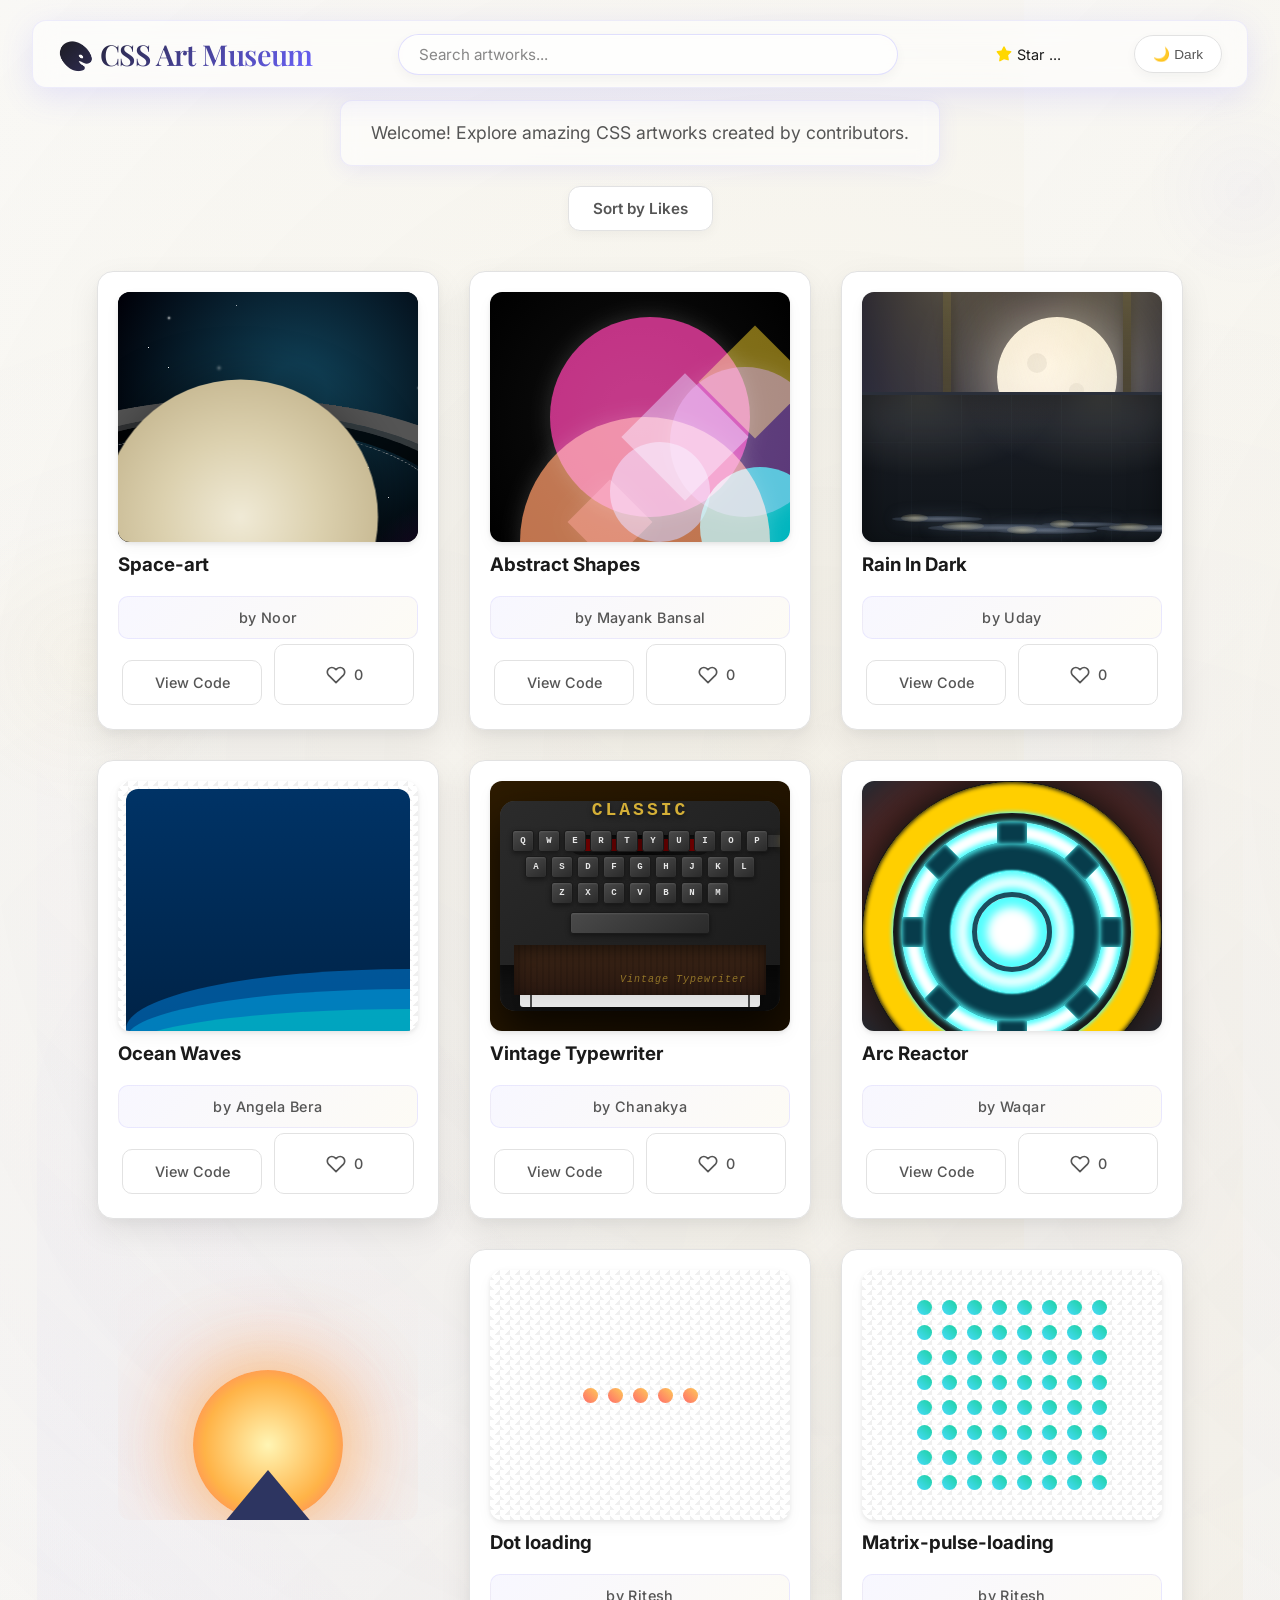
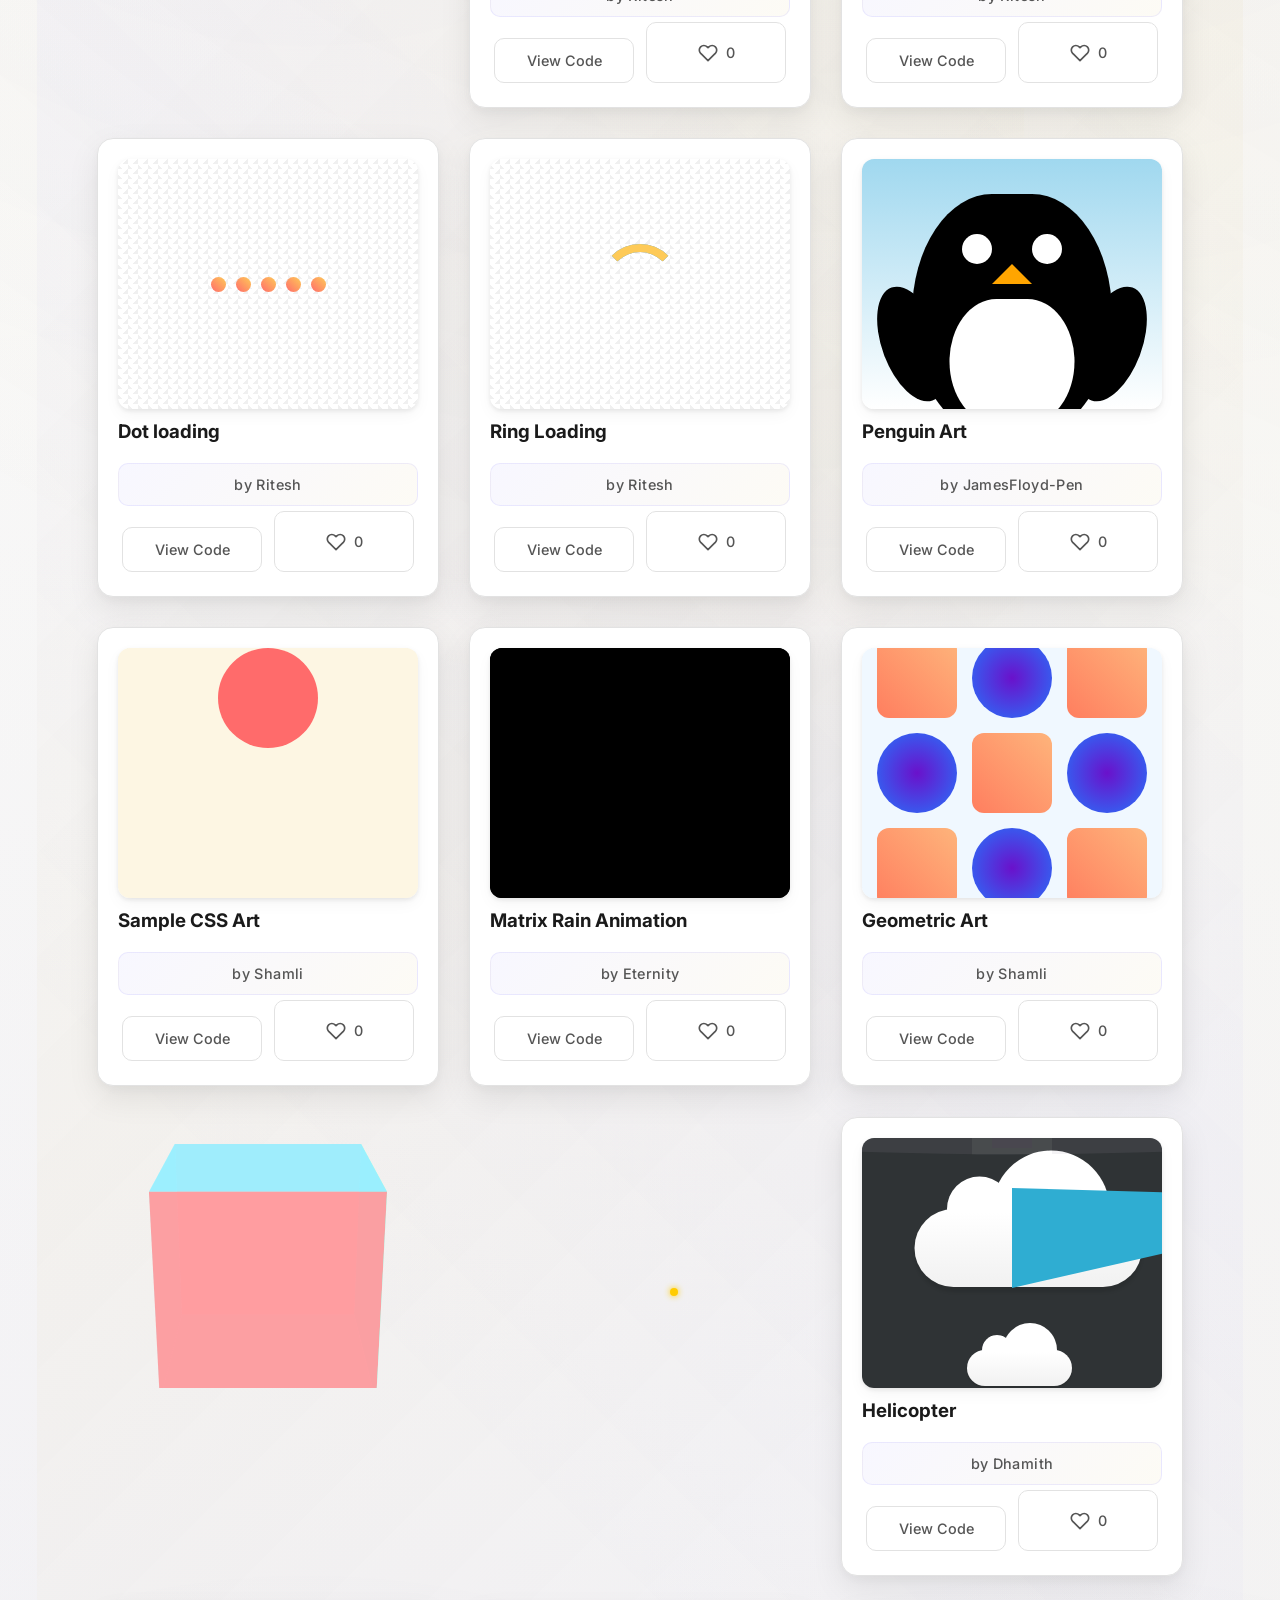
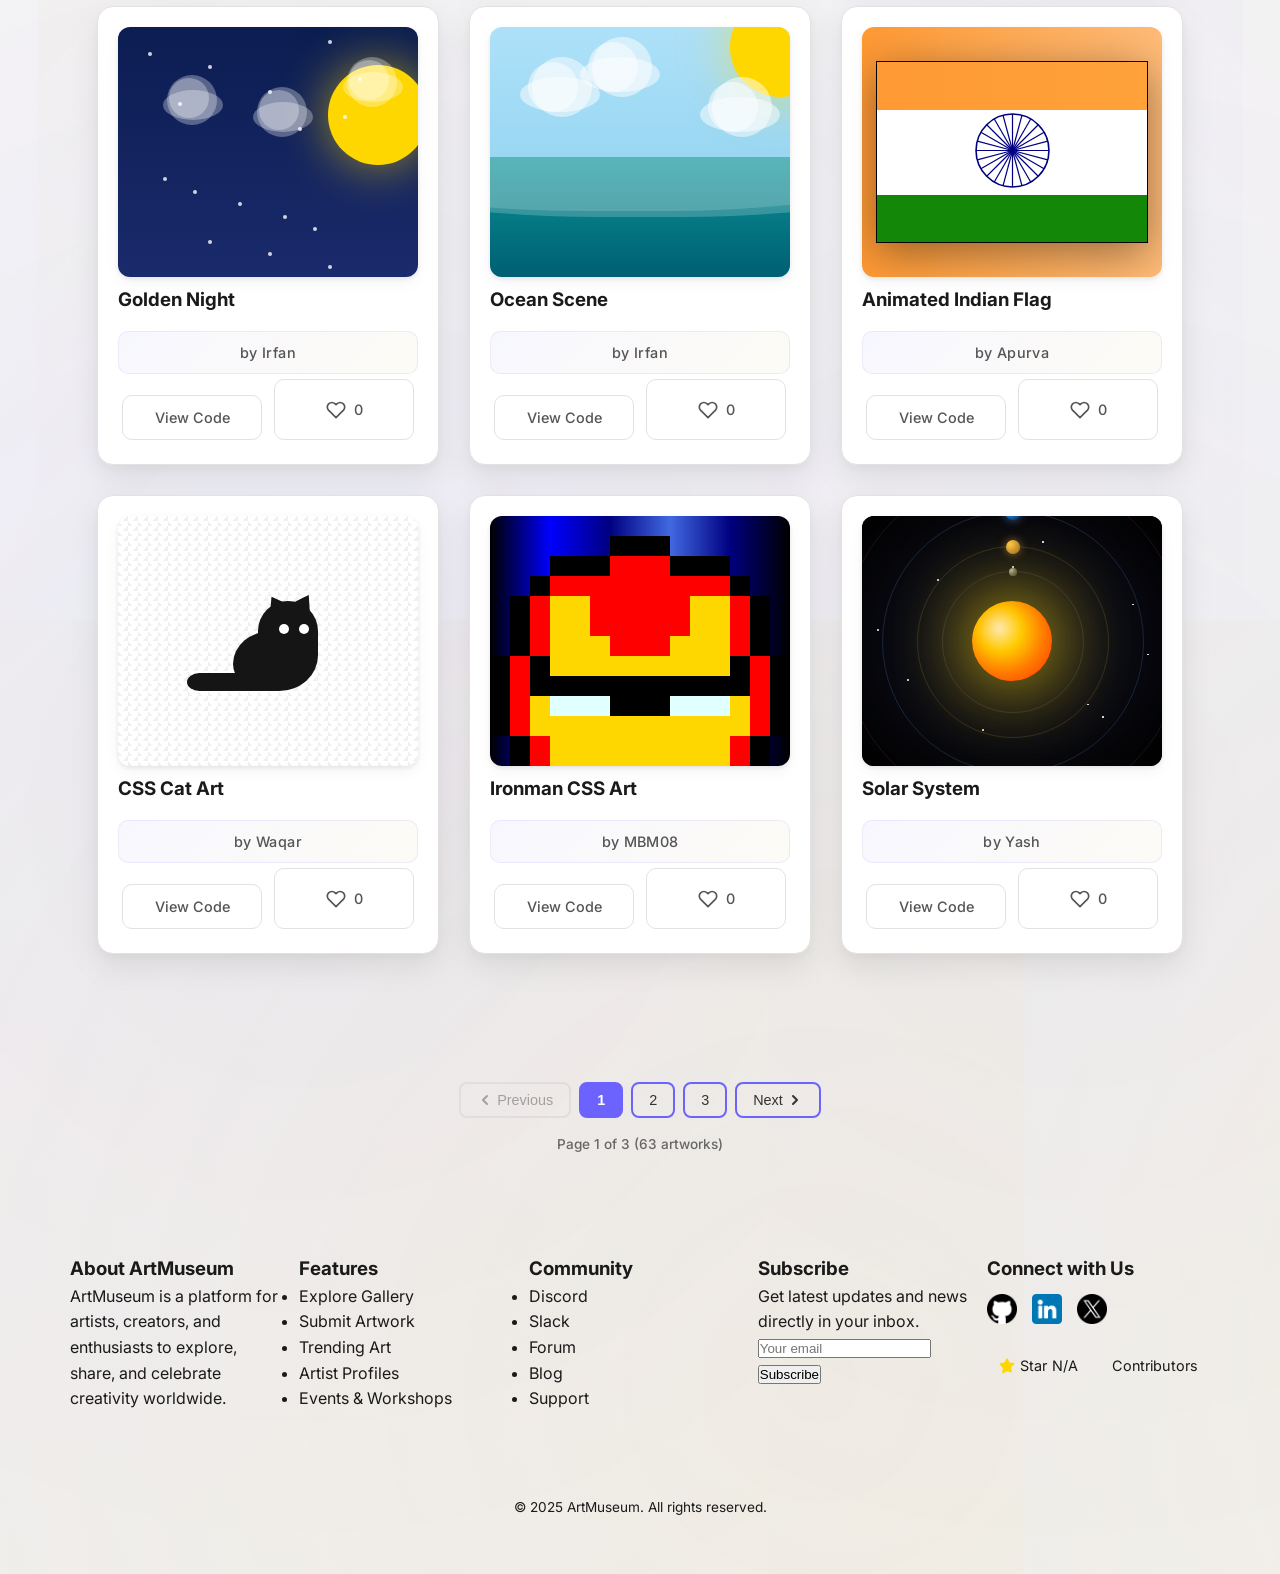
==== index.html @ cc98db68 "🌟 Added enhanced footer with social links, contributors, newsletter, community & sticky design (#157" ====
<!DOCTYPE html>
<html lang="en">
  <head>
    <meta charset="UTF-8" />
    <title>CSS Art Museum</title>
    <link rel="icon" type="image/png" href="./assets/logo.png" />
    <link rel="stylesheet" href="style.css" />
    <link rel="icon" type="image/png" href="/assets/Untitled design.png" />
  </head>
  <body>
    <header>
      <nav>
        <h1 class="logo">🎨 CSS Art Museum</h1>
        <input type="text" id="search-bar" placeholder="Search artworks..." />
        <a
          href="https://github.com/Shamli-Singh-Yadav/css-art-museum"
          target="_blank"
          rel="noopener noreferrer"
          class="footer-button star-button"
        >
          <svg
            class="star-icon"
            viewBox="0 0 16 16"
            version="1.1"
            width="16"
            height="16"
            aria-hidden="true"
          >
            <path
              fill-rule="evenodd"
              d="M8 .25a.75.75 0 01.673.418l1.882 3.815 4.21.612a.75.75 0 01.416 1.279l-3.046 2.97.719 4.192a.75.75 0 01-1.088.791L8 13.347l-3.766 1.98a.75.75 0 01-1.088-.79l.72-4.192L.818 6.374a.75.75 0 01.416-1.28l4.21-.611L7.327.668A.75.75 0 018 .25z"
            ></path>
          </svg>
          Star
          <span class="star-count-nav" id="star-count-nav">...</span>
        </a>
        <button class="theme-toggle" id="themeToggle">🌙 Dark</button>
      </nav>
      <p>Welcome! Explore amazing CSS artworks created by contributors.</p>
      <button id="sort-by-likes-btn">Sort by Likes</button>
    </header>
    
    <main class="gallery" id="gallery-container"></main>

<footer>
  <div class="footer-container">

    <!-- About Section -->
    <div class="footer-section">
      <h3>About ArtMuseum</h3>
      <p>ArtMuseum is a platform for artists, creators, and enthusiasts to explore, share, and celebrate creativity worldwide.</p>
    </div>

    <!-- Features / Quick Links -->
    <div class="footer-section">
      <h3>Features</h3>
      <ul>
        <li><a href="#">Explore Gallery</a></li>
        <li><a href="#">Submit Artwork</a></li>
        <li><a href="#">Trending Art</a></li>
        <li><a href="#">Artist Profiles</a></li>
        <li><a href="#">Events & Workshops</a></li>
      </ul>
    </div>

    <!-- Community -->
    <div class="footer-section">
      <h3>Community</h3>
      <ul>
        <li><a href="#">Discord</a></li>
        <li><a href="#">Slack</a></li>
        <li><a href="#">Forum</a></li>
        <li><a href="#">Blog</a></li>
        <li><a href="#">Support</a></li>
      </ul>
    </div>

    <!-- Newsletter -->
    <div class="footer-section footer-newsletter">
      <h3>Subscribe</h3>
      <p>Get latest updates and news directly in your inbox.</p>
      <form>
        <input type="email" placeholder="Your email" />
        <button type="submit">Subscribe</button>
      </form>
    </div>

    <!-- Social Media + Contributors -->
    <div class="footer-section">
      <h3>Connect with Us</h3>
      <div class="footer-social">
        <a href="https://github.com/Shamli-Singh-Yadav" title="GitHub"><img src="./assets/github-logo.png" alt="GitHub Logo" class="footer-social-logo"></a>
        <a href="#" title="LinkedIn"><img src="./assets/linkedin-logo.png" alt="Linkedin logo" class="footer-social-logo"></a>
        <a href="#" title="Twitter"><img src="./assets/twitter.png" alt="Twitter logo" class="footer-social-logo"></a>
      </div>

      <!-- Contributors & Stars -->
      <div class="footer-extra-buttons">
        <a href="https://github.com/Shamli-Singh-Yadav/css-art-museum" target="_blank" class="footer-button star-button">
          <svg class="star-icon" viewBox="0 0 16 16" width="16" height="16">
            <path fill-rule="evenodd" d="M8 .25a.75.75 0 01.673.418l1.882 3.815 4.21.612a.75.75 0 01.416 1.279l-3.046 2.97.719 4.192a.75.75 0 01-1.088.791L8 13.347l-3.766 1.98a.75.75 0 01-1.088-.79l.72-4.192L.818 6.374a.75.75 0 01.416-1.28l4.21-.611L7.327.668A.75.75 0 018 .25z"></path>
          </svg>
          Star <span class="star-count" id="star-count">...</span>
        </a>
        <a href="https://github.com/Shamli-Singh-Yadav/css-art-museum/graphs/contributors" target="_blank" class="footer-button">Contributors</a>
      </div>
    </div>

  </div>

  <!-- Copyright -->
  <div class="footer-bottom">
    &copy; 2025 ArtMuseum. All rights reserved.
  </div>
</footer>


    <button id="scrollToTop" class="scroll-to-top" aria-label="Scroll to top">
      <svg
        width="24"
        height="24"
        viewBox="0 0 24 24"
        fill="none"
        xmlns="http://www.w3.org/2000/svg"
      >
        <path d="M12 4L4 12H8V20H16V12H20L12 4Z" fill="currentColor" />
      </svg>
      <svg
        width="24"
        height="24"
        viewBox="0 0 24 24"
        fill="none"
        xmlns="http://www.w3.org/2000/svg"
      >
        <path d="M12 4L4 12H8V20H16V12H20L12 4Z" fill="currentColor" />
      </svg>
    </button>

    <script src="./js/api-service.js"></script>
    <script src="./js/pagination.js"></script>
    <script src="./js/likes.js"></script>
    <script src="./js/script.js"></script>
  </body>
</html>
---- style.css ----
/* Import elegant fonts */
@import url('https://fonts.googleapis.com/css2?family=Playfair+Display:wght@400;500;600;700&family=Inter:wght@300;400;500;600&display=swap');

/* Basic Reset */
* {
  margin: 0;
  padding: 0;
  box-sizing: border-box;
}

/* Smooth Scrolling */
html {
  scroll-behavior: smooth;
}
body {
  display: flex;
  flex-direction: column;
  min-height: 100vh;
  margin: 0;
}

main {
  flex: 1;
}


/* Elegant Art Museum Color Variables */
:root {
  --primary-bg: #fafafa;
  --secondary-bg: #ffffff;
  --accent-bg: #f8f8f8;
  --primary-text: #1a1a1a;
  --secondary-text: #4a4a4a;
  --muted-text: #757575;
  --border-color: #e8e8e8;
  --shadow-light: rgba(0, 0, 0, 0.04);
  --shadow-medium: rgba(0, 0, 0, 0.08);
  --shadow-strong: rgba(0, 0, 0, 0.12);
  --accent-color: #6c63ff;
  --accent-subtle: #f0efff;
  --gold-accent: #d4af37;
  --museum-warm: #f5f4f0;
  --button-bg: #f6f8fa;
  --button-border: rgba(27, 31, 36, 0.15);
  --button-hover-bg: #f3f4f6;
  --count-bg: rgba(209, 213, 219, 0.5);
  --button-bg: #f6f8fa;
  --button-border: rgba(27, 31, 36, 0.15);
  --button-hover-bg: #f3f4f6;
  --count-bg: rgba(209, 213, 219, 0.5);
}

/* Body Styling - Museum-inspired with Visual Appeal */
body {
  font-family: 'Inter', -apple-system, BlinkMacSystemFont, sans-serif;
  background:
    radial-gradient(circle at 20% 80%, rgba(108, 99, 255, 0.05) 0%, transparent 50%),
    radial-gradient(circle at 80% 20%, rgba(212, 175, 55, 0.08) 0%, transparent 50%),
    radial-gradient(circle at 40% 40%, rgba(108, 99, 255, 0.03) 0%, transparent 50%),
    linear-gradient(135deg, var(--primary-bg) 0%, var(--museum-warm) 100%);
  background-size: 100% 100%, 80% 80%, 60% 60%, 100% 100%;
  background-attachment: scroll; /* Changed from 'fixed' to 'scroll' for better scroll performance */
  color: var(--primary-text);
  line-height: 1.6;
  padding: 100px 20px 40px; /* Added top padding to prevent content from hiding behind fixed nav */
  min-height: 100vh;
  transition: all 0.3s ease;
  position: relative;
  overflow-x: hidden;
}

/* Subtle floating elements for visual interest */
body::before {
  content: '';
  position: fixed;
  top: 10%;
  right: -5%;
  width: 200px;
  height: 200px;
  background: radial-gradient(circle, rgba(108, 99, 255, 0.03) 0%, transparent 70%);
  border-radius: 50%;
  animation: float 20s ease-in-out infinite;
  z-index: -1;
}

body::after {
  content: '';
  position: fixed;
  bottom: 10%;
  left: -5%;
  width: 300px;
  height: 300px;
  background: radial-gradient(circle, rgba(212, 175, 55, 0.04) 0%, transparent 70%);
  border-radius: 50%;
  animation: float 25s ease-in-out infinite reverse;
  z-index: -1;
}

@keyframes float {

  0%,
  100% {
    transform: translate(0, 0) rotate(0deg);
  }

  33% {
    transform: translate(30px, -30px) rotate(120deg);
  }

  66% {
    transform: translate(-20px, 20px) rotate(240deg);
  }
}

/* === MODIFIED HEADER AND NEW NAVBAR STYLING START === */

/* Main Header container */
header {
  text-align: center;
  margin-bottom: 40px; /* Reduced margin */
  margin-bottom: 40px; /* Reduced margin */
  position: relative;
  width: 100%;
}

/* Floating Fixed Navbar */
header nav {
  display: flex;
  justify-content: space-between;
  align-items: center;
  padding: 10px 25px;
  position: fixed;
  top: 20px;
  left: 50%;
  transform: translateX(-50%);
  width: 95%;
  max-width: 1400px;
  z-index: 100;
  
  background: rgba(255, 255, 255, 0.5);
  backdrop-filter: blur(12px);
  -webkit-backdrop-filter: blur(12px); /* For Safari */
  border-radius: 14px; /* Slightly smaller radius */
  border: 1px solid rgba(108, 99, 255, 0.1);
  box-shadow: 0 8px 32px 0 rgba(108, 99, 255, 0.15);
}


/* Modified h1 (Logo) styling for the navbar */
header h1.logo {
  font-family: 'Playfair Display', serif;
  font-weight: 600;
  font-size: clamp(1.4rem, 3vw, 1.8rem); /* Adjusted font size */
  background: linear-gradient(135deg, var(--primary-text) 0%, var(--accent-color) 100%);
  background-clip: text;
  -webkit-background-clip: text;
  -webkit-text-fill-color: transparent;
  margin: 0;
  letter-spacing: -0.02em;
  animation: titleShine 3s ease-in-out infinite;
  flex-shrink: 0;
}

@keyframes titleShine {

  0%,
  100% {
    filter: brightness(1);
  }

  50% {
    filter: brightness(1.1);
  }
}

header h1::before, header h1::after {
    content: none;
}

/* Welcome message below the navbar */
header p {
  color: var(--secondary-text);
  font-size: 1.1rem;
  font-weight: 400;
  max-width: 600px;
  margin: 0 auto; /* Centered without top margin */
  line-height: 1.8;
  background: rgba(255, 255, 255, 0.5);
  backdrop-filter: blur(10px);
  padding: 16px 24px;
  border-radius: 12px;
  border: 1px solid rgba(108, 99, 255, 0.1);
  box-shadow: 0 4px 20px rgba(108, 99, 255, 0.1);
  animation: fadeInUp 1s ease-out 0.5s both;
}

/* Modified Search Bar for the navbar */
#search-bar {
  width: 100%;
  max-width: 500px;
  padding: 10px 20px; /* Reduced padding */
  font-size: 0.95rem;
  font-family: 'Inter', sans-serif;
  border: 1px solid rgba(108, 99, 255, 0.2);
  border-radius: 30px;
  background: rgba(255, 255, 255, 0.4);
  backdrop-filter: blur(10px);
  color: var(--primary-text);
  box-shadow:
    0 4px 12px var(--shadow-light),
    inset 0 1px 0 rgba(255, 255, 255, 0.6);
  transition: all 0.4s ease;
  outline: none;
  margin: 0 24px;
  text-align: left;
}

#search-bar::placeholder {
  color: var(--secondary-text);
  opacity: 0.7;
  text-align: left;
}

#search-bar:focus {
  border-color: var(--accent-color);
  box-shadow:
    0 6px 18px rgba(108, 99, 255, 0.2),
    inset 0 1px 0 rgba(255, 255, 255, 0.8);
  background: rgba(255, 255, 255, 0.6);
  transform: scale(1.02);
}

@keyframes fadeInUp {
  from {
    opacity: 0;
    transform: translateY(20px);
  }

  to {
    opacity: 1;
    transform: translateY(0);
  }
}

/* Modified Theme Toggle for the navbar */
.theme-toggle {
  position: static;
  background: var(--secondary-bg);
  border: 1px solid var(--border-color);
  border-radius: 30px;
  padding: 10px 18px;
  cursor: pointer;
  transition: all 0.4s cubic-bezier(0.25, 0.46, 0.45, 0.94);
  font-size: 0.85rem;
  font-weight: 500;
  color: var(--secondary-text);
  box-shadow:
    0 4px 12px var(--shadow-light),
    inset 0 1px 0 rgba(255, 255, 255, 0.5);
  backdrop-filter: blur(10px);
  animation: toggleFloat 4s ease-in-out infinite;
  flex-shrink: 0;
}

/* === MODIFIED HEADER AND NEW NAVBAR STYLING END === */

@keyframes toggleFloat {
  0%,
  100% {
    transform: translateY(0px);
  }

  50% {
    transform: translateY(-3px);
  }
}

.theme-toggle:hover {
  background: linear-gradient(135deg, var(--accent-subtle), rgba(212, 175, 55, 0.1));
  border-color: var(--accent-color);
  transform: translateY(-4px) scale(1.05);
  box-shadow:
    0 8px 20px var(--shadow-medium),
    0 4px 12px rgba(108, 99, 255, 0.2),
    inset 0 1px 0 rgba(255, 255, 255, 0.8);
  color: var(--accent-color);
}

.theme-toggle:active {
  transform: translateY(-2px) scale(1.02);
}


/* Sophisticated Gallery Layout with Visual Appeal */
.gallery {
  display: grid;
  grid-template-columns: repeat(auto-fill, minmax(320px, 1fr)); /* Reduced min-width */
  gap: 30px; /* Reduced gap */
  max-width: 1400px;
  margin: 0 auto 80px;
  padding: 0 20px;
  perspective: 1000px;
  position: relative;
}

.gallery::before {
  content: '';
  position: absolute;
  top: -40px;
  left: -40px;
  right: -40px;
  bottom: -40px;
  background:
    linear-gradient(45deg, transparent 30%, rgba(108, 99, 255, 0.03) 50%, transparent 70%),
    linear-gradient(-45deg, transparent 30%, rgba(212, 175, 55, 0.04) 50%, transparent 70%);
  border-radius: 24px;
  z-index: -1;
  animation: galleryGlow 15s ease-in-out infinite;
}

@keyframes galleryGlow {

  0%,
  100% {
    opacity: 0.5;
  }

  50% {
    opacity: 1;
  }
}

/* Museum-Quality Art Cards with Enhanced Visual Appeal */
.art-card {
  background: var(--secondary-bg);
  border-radius: 16px; /* Reduced radius */
  padding: 20px; /* Reduced padding */
  box-shadow:
    0 4px 12px var(--shadow-light),
    0 12px 32px var(--shadow-medium),
    inset 0 1px 0 rgba(255, 255, 255, 0.6);
  transition: all 0.5s cubic-bezier(0.25, 0.46, 0.45, 0.94);
  border: 1px solid var(--border-color);
  position: relative;
  overflow: hidden;
  transform-style: preserve-3d;
  animation: cardEntrance 0.8s ease-out both;
}

@keyframes cardEntrance {
  from {
    opacity: 0;
    transform: translateY(30px) rotateX(10deg);
  }

  to {
    opacity: 1;
    transform: translateY(0) rotateX(0deg);
  }
}

.art-card:nth-child(odd) {
  animation-delay: 0.1s;
}

.art-card:nth-child(even) {
  animation-delay: 0.2s;
}

.art-card::before {
  content: '';
  position: absolute;
  top: 0;
  left: 0;
  right: 0;
  height: 5px;
  background: linear-gradient(90deg, var(--accent-color), var(--gold-accent), var(--accent-color));
  opacity: 0;
  transition: all 0.4s ease;
  border-radius: 20px 20px 0 0;
}

.art-card::after {
  content: '';
  position: absolute;
  top: 50%;
  left: 50%;
  width: 0;
  height: 0;
  background: radial-gradient(circle, rgba(108, 99, 255, 0.1) 0%, transparent 70%);
  transform: translate(-50%, -50%);
  transition: all 0.5s ease;
  border-radius: 50%;
  z-index: -1;
}

.art-card:hover::before {
  opacity: 1;
  box-shadow: 0 0 20px rgba(108, 99, 255, 0.4);
}

.art-card:hover::after {
  width: 300px;
  height: 300px;
}

.art-card:hover {
  transform: translateY(-12px) rotateX(2deg) rotateY(2deg);
  box-shadow:
    0 8px 25px var(--shadow-medium),
    0 20px 60px var(--shadow-strong),
    0 0 0 1px rgba(108, 99, 255, 0.2),
    inset 0 1px 0 rgba(255, 255, 255, 0.8);
  border-color: var(--accent-color);
  filter: brightness(1.02);
}

.art-card iframe {
  width: 100%;
  height: 250px; /* Reduced height */
  border: none;
  border-radius: 12px; /* Reduced radius */
  scrollbar-width: none;
  box-shadow:
    0 6px 16px var(--shadow-light),
    0 2px 4px var(--shadow-medium);
  transition: all 0.4s ease;
  position: relative;
  background: linear-gradient(45deg, #f0f0f0 25%, transparent 25%),
    linear-gradient(-45deg, #f0f0f0 25%, transparent 25%);
  background-size: 10px 10px;
  background-position: 0 0, 0 5px;
  overflow: hidden;
  scrollbar-width: none;
}

.art-card iframe::-webkit-scrollbar {
  display: none;
}

.art-card:hover iframe {
  transform: scale(1.03) rotateX(-2deg);
  box-shadow:
    0 12px 30px var(--shadow-medium),
    0 4px 8px var(--shadow-light),
    0 0 0 2px rgba(108, 99, 255, 0.1);
  border-radius: 20px;
}

.art-card p {
  text-align: center;
  margin-top: 16px;
  font-weight: 500;
  font-size: 0.9rem;
  color: var(--secondary-text);
  line-height: 1.5;
  letter-spacing: 0.025em;
  padding: 10px 14px;
  background: linear-gradient(135deg, rgba(108, 99, 255, 0.05), rgba(212, 175, 55, 0.05));
  border-radius: 10px;
  border: 1px solid rgba(108, 99, 255, 0.1);
  position: relative;
  transition: all 0.3s ease;
}

.art-card:hover p {
  background: linear-gradient(135deg, rgba(108, 99, 255, 0.1), rgba(212, 175, 55, 0.08));
  border-color: rgba(108, 99, 255, 0.2);
  transform: translateY(-2px);
  box-shadow: 0 4px 12px rgba(108, 99, 255, 0.1);
}

/* === NEW FOOTER STYLES START === */
/* =================== Footer Styles =================== */
/* =================== Footer Styles =================== */

/* Root variables */
:root {
  --accent-bg: #f9f9fb;
  --accent-color: #6c63ff;
  --accent-subtle: #ececff;
  --gold-accent: #f1c40f;
  --secondary-text: #555;
  --muted-text: #777;
  --button-bg: #fff;
  --button-border: #ddd;
  --border-color: #e2e2e2;
  --hover-bg: rgba(108,99,255,0.08);
}

/* Dark theme */
.dark-theme {
  --accent-bg: #1c1c1c;
  --accent-color: #8b7fff;
  --accent-subtle: #2a2a2a;
  --gold-accent: #f4d03f;
  --secondary-text: #ccc;
  --muted-text: #888;
  --button-bg: #222;
  --button-border: #444;
  --border-color: #333;
  --hover-bg: rgba(139,127,255,0.15);
}

/* Footer Container */

/* Footer Links Styling */
.footer-section a {
  color: var(--footer-link); /* or choose a color like #fff, #ccc */
  text-decoration: none;     /* removes underline */
  transition: color 0.3s ease;
}
/* Star icon color */
.star-button .star-icon path {
  fill: gold; /* Makes the star golden */
}

.footer-section a:hover {
  color: var(--accent);      /* highlight on hover */
}

.footer-container {
  display: flex;
  flex-wrap: wrap;
  justify-content: space-between;
  padding: 40px;
  background-color: var(--footer-bg);
  color: var(--footer-text);
}

/* Footer Sections */
.footer-section {
  flex: 1 1 200px;
  margin: 10px;
}

/* Footer Social Logos */
.footer-social {
  display: flex;
  gap: 15px;
  margin-top: 10px;
}

.footer-social-logo {
  width: 30px;    /* small GitHub logo */
  height: 30px;
  object-fit: contain;
}

/* Footer Buttons (Star / Contributors) */
.footer-extra-buttons {
  display: flex;
  gap: 10px;
  margin-top: 15px;
}

.footer-button {
  display: flex;
  align-items: center;
  gap: 5px;
  padding: 8px 12px;
  background-color: transparent;
  border: 1px solid var(--accent);
  border-radius: 6px;
  text-decoration: none;
  color: var(--accent);
  font-size: 0.9rem;
  transition: 0.3s ease;
}

.footer-button:hover {
  background-color: var(--accent);
  color: #fff;
}

.star-icon {
  width: 16px;
  height: 16px;
}

/* Footer Bottom */
.footer-bottom {
  text-align: center;
  padding: 15px;
  background-color: var(--footer-bottom-bg);
  font-size: 0.85rem;
  margin-top: 20px;
}

/* === NEW FOOTER STYLES END === */


/* Dark Theme - Sophisticated Museum Night Mode */
.dark-theme {
  --primary-bg: #0f0f0f;
  --secondary-bg: #1a1a1a;
  --accent-bg: #161616;
  --primary-text: #f0f0f0;
  --secondary-text: #c0c0c0;
  --muted-text: #888888;
  --border-color: #2a2a2a;
  --shadow-light: rgba(0, 0, 0, 0.3);
  --shadow-medium: rgba(0, 0, 0, 0.4);
  --shadow-strong: rgba(0, 0, 0, 0.5);
  --accent-color: #8b7fff;
  --accent-subtle: #1a1825;
  --gold-accent: #f4d03f;
  --museum-warm: #1c1915;
  --button-bg: #21262d;
  --button-border: #30363d;
  --button-hover-bg: #30363d;
  --count-bg: rgba(72, 83, 99, 0.5);
  --logo-filter: invert(1); /* Invert logo for dark mode */
}

.dark-theme body {
  background: linear-gradient(135deg, var(--primary-bg) 0%, var(--museum-warm) 100%);
}

/* Dark theme styles for new navbar */
.dark-theme header nav {
  background: rgba(30, 30, 30, 0.5);
  border: 1px solid rgba(139, 127, 255, 0.2);
  box-shadow: 0 8px 32px 0 rgba(0, 0, 0, 0.3);
}

.dark-theme .art-card {
  background: var(--secondary-bg);
  border-color: var(--border-color);
}

.dark-theme .art-card:hover {
  border-color: var(--accent-color);
}

.dark-theme footer {
  background: var(--accent-bg);
  border-color: var(--border-color);
}

/* Responsive Design */
@media (max-width: 768px) {
  body {
    padding: 100px 15px 20px;
  }

  header {
    margin-bottom: 40px;
  }
  
  header nav {
    flex-direction: column;
    gap: 16px;
    top: 15px;
    padding: 16px;
    width: calc(100% - 30px);
  }
  
  #search-bar {
      margin: 0;
  }

  header h1.logo {
    font-size: 1.8rem;
  }

  .gallery {
    grid-template-columns: 1fr;
    gap: 30px;
    padding: 0 10px;
  }

  .art-card {
    padding: 20px;
  }

  .art-card iframe {
    height: 240px;
  }

  .theme-toggle {
    padding: 8px 14px;
    font-size: 0.8rem;
  }

  /* Footer responsive styles */
  .footer-top {
    flex-direction: column;
  }
}


/* High contrast mode support */
@media (prefers-contrast: high) {
  :root {
    --border-color: #333333;
    --shadow-light: rgba(0, 0, 0, 0.2);
  }

  .dark-theme {
    --border-color: #666666;
  }
}

/* Reduced motion support */
@media (prefers-reduced-motion: reduce) {
  * {
    animation-duration: 0.01ms !important;
    animation-iteration-count: 1 !important;
    transition-duration: 0.01ms !important;
  }
}

.art-card iframe {
  pointer-events: none;
}

/* MODIFIED: View Code Button Styling */
.view-code {
  display: block;
  width: 100%;
  margin-top: 16px;
  text-decoration: none;
  text-align: center;
  transition: all 0.3s ease-out;
  cursor: pointer;
  padding: 10px 16px;
  border-radius: 10px;
  border: 1px solid rgba(108, 99, 255, 0.2);
  background: transparent;
  color: var(--accent-color);
  font-weight: 500;
  font-size: 0.9rem;
}

.view-code button {
  background: none;
  border: none;
  padding: 0;
  margin: 0;
  font: inherit;
  color: inherit;
  cursor: pointer;
}

.view-code:hover {
  background: var(--accent-subtle);
  border-color: var(--accent-color);
  transform: translateY(-2px);
  box-shadow: 0 4px 15px rgba(108, 99, 255, 0.1);
  color: var(--accent-color);
}

.dark-theme .view-code {
  border-color: rgba(139, 127, 255, 0.3);
}

.dark-theme .view-code:hover {
  background: var(--accent-subtle);
  border-color: var(--accent-color);
}

/* Scroll to Top Button */
.scroll-to-top {
  position: fixed;
  bottom: 30px;
  right: 30px;
  width: 50px;
  height: 50px;
  background: var(--secondary-bg);
  border: 1px solid var(--border-color);
  border-radius: 50%;
  cursor: pointer;
  display: flex;
  align-items: center;
  justify-content: center;
  box-shadow: 
    0 4px 12px var(--shadow-light),
    0 8px 24px var(--shadow-medium),
    inset 0 1px 0 rgba(255, 255, 255, 0.6);
  transition: all 0.4s cubic-bezier(0.25, 0.46, 0.45, 0.94);
  opacity: 0;
  visibility: hidden;
  transform: translateY(20px) scale(0.8);
  z-index: 1000;
  backdrop-filter: blur(10px);
  color: var(--secondary-text);
}

.scroll-to-top.visible {
  opacity: 1;
  visibility: visible;
  transform: translateY(0) scale(1);
}

.scroll-to-top:hover {
  background: linear-gradient(135deg, var(--accent-subtle), rgba(212, 175, 55, 0.1));
  border-color: var(--accent-color);
  transform: translateY(-4px) scale(1.1);
  box-shadow: 
    0 8px 20px var(--shadow-medium),
    0 12px 32px var(--shadow-strong),
    0 0 0 1px rgba(108, 99, 255, 0.2),
    inset 0 1px 0 rgba(255, 255, 255, 0.8);
  color: var(--accent-color);
}

.scroll-to-top:active {
  transform: translateY(-2px) scale(1.05);
}

.scroll-to-top svg {
  transition: all 0.3s ease;
}

.scroll-to-top:hover svg {
  transform: translateY(-2px);
}

/* Dark theme support for scroll to top button */
.dark-theme .scroll-to-top {
  background: var(--secondary-bg);
  border-color: var(--border-color);
  color: var(--secondary-text);
}

.dark-theme .scroll-to-top:hover {
  background: linear-gradient(135deg, var(--accent-subtle), rgba(212, 175, 55, 0.1));
  border-color: var(--accent-color);
  color: var(--accent-color);
}

/* Responsive adjustments for scroll to top button */
@media (max-width: 768px) {
  .scroll-to-top {
    bottom: 20px;
    right: 20px;
    width: 45px;
    height: 45px;
  }
}

@media (max-width: 480px) {
  .scroll-to-top {
    bottom: 15px;
    right: 15px;
    width: 40px;
    height: 40px;
  }
}

.dark-theme .view-code:hover {
  box-shadow: 0 8px 25px rgba(139, 127, 255, 0.2);
}




.card-actions {
  display: grid;
  grid-template-columns: 1fr 1fr;
  gap: 12px;
  margin-top: 5px;
  padding: 0 4px 4px;
}

.view-code {
  display: flex;
  justify-content: center;
  align-items: center;
  padding: 10px;
  border-radius: 10px;
  border: 1px solid var(--border-color);
  background: transparent;
  color: var(--secondary-text);
  font-weight: 500;
  font-size: 0.9rem;
  text-decoration: none;
  transition: all 0.2s ease-in-out;
}

.view-code button {
  background: none;
  border: none;
  font: inherit;
  color: inherit;
  cursor: pointer;
}

.like-container {
  display: flex;
  justify-content: center;
  align-items: center;
  gap: 8px;
  border-radius: 10px;
  border: 1px solid var(--border-color);
  background: transparent;
  color: var(--secondary-text);
  cursor: pointer;
  transition: all 0.2s ease-in-out;
}

/* Unified hover effects for both buttons */
.view-code:hover,
.like-container:hover {
  background-color: var(--accent-subtle);
  border-color: var(--accent-color);
  color: var(--accent-color);
  transform: translateY(-2px);
  box-shadow: 0 4px 15px rgba(108, 99, 255, 0.1);
}

/* Dark theme adjustments */
.dark-theme .view-code,
.dark-theme .like-container {
  border-color: var(--button-border);
  color: var(--secondary-text);
}

.dark-theme .view-code:hover,
.dark-theme .like-container:hover {
  background-color: var(--accent-subtle);
  border-color: var(--accent-color);
  color: var(--accent-color);
  box-shadow: 0 4px 15px rgba(139, 127, 255, 0.2);
}

/* Icon styling to inherit color and handle the 'liked' state */
.heart-icon {
  width: 20px;
  height: 20px;
  stroke: currentColor; /* Icon color will now match the text color */
  fill: none;
  transition: fill 0.2s, stroke 0.2s;
}

.heart-icon.liked {
  fill: #ff4d4d;
  stroke: #ff4d4d;
}

/* This prevents the icon from changing color on hover if it's already liked */
.like-container:hover .heart-icon.liked {
  color: #ff4d4d;
}

.like-count {
  font-weight: 500;
  font-size: 0.9rem;
}
/* === Sort by Likes Button Styling === */
#sort-by-likes-btn {
  /* Positioning and Layout */
  display: inline-block;
  margin: 20px auto 0; /* Adds space below the welcome message */
  
  /* Appearance */
  background: var(--secondary-bg);
  border: 1px solid var(--border-color);
  border-radius: 12px;
  padding: 12px 24px;
  color: var(--secondary-text);
  font-family: 'Inter', sans-serif;
  font-size: 0.95rem;
  font-weight: 600;
  cursor: pointer;
  
  /* Effects & Transitions */
  box-shadow: 0 4px 12px var(--shadow-light), inset 0 1px 0 rgba(255, 255, 255, 0.6);
  transition: all 0.3s cubic-bezier(0.25, 0.46, 0.45, 0.94);
}

#sort-by-likes-btn:hover {
  background: linear-gradient(135deg, var(--accent-subtle), rgba(212, 175, 55, 0.08));
  border-color: var(--accent-color);
  color: var(--accent-color);
  transform: translateY(-3px) scale(1.05);
  box-shadow: 0 8px 20px var(--shadow-medium), 0 0 0 1px rgba(108, 99, 255, 0.2);
}

#sort-by-likes-btn:active {
  transform: translateY(-1px) scale(1.02);
  box-shadow: 0 4px 12px var(--shadow-light);
}

/* Dark theme hover effect adjustment */
.dark-theme #sort-by-likes-btn:hover {
  box-shadow: 0 8px 20px var(--shadow-medium), 0 0 0 1px rgba(139, 127, 255, 0.3);
}

/* Responsive adjustment for smaller screens */
@media (max-width: 768px) {
  #sort-by-likes-btn {
    margin-top: 24px;
    width: 100%;
    max-width: 300px;
  }
}

/* Dark theme styles for header elements */
.dark-theme header nav {
  background: rgba(26, 26, 26, 0.65); /* Darker, more defined glass effect */
  border: 1px solid rgba(139, 127, 255, 0.15);
  box-shadow: 0 8px 32px 0 rgba(0, 0, 0, 0.4);
}

.dark-theme #search-bar {
  background: rgba(40, 40, 40, 0.75); /* Contrasting dark background */
  border-color: var(--border-color);
  color: var(--primary-text);
  box-shadow: 
    inset 0 1px 1px rgba(255, 255, 255, 0.06); /* Subtle inner highlight */
}

.dark-theme #search-bar::placeholder {
  color: var(--secondary-text);
  opacity: 0.9;
}

.dark-theme #search-bar:focus {
  background: rgba(50, 50, 50, 0.8);
  border-color: var(--accent-color);
  box-shadow:
    0 0 0 3px rgba(139, 127, 255, 0.25), /* Added a focus ring for accessibility */
    inset 0 1px 1px rgba(255, 255, 255, 0.08);
}

.dark-theme header p {
  /* Using a solid background from your variables for better readability */
  background: var(--secondary-bg);
  border: 1px solid var(--border-color);
  box-shadow: 0 6px 24px rgba(0, 0, 0, 0.3);
  color: var(--secondary-text);
  /* The blur effect is not needed with a solid background */
  backdrop-filter: none; 
}
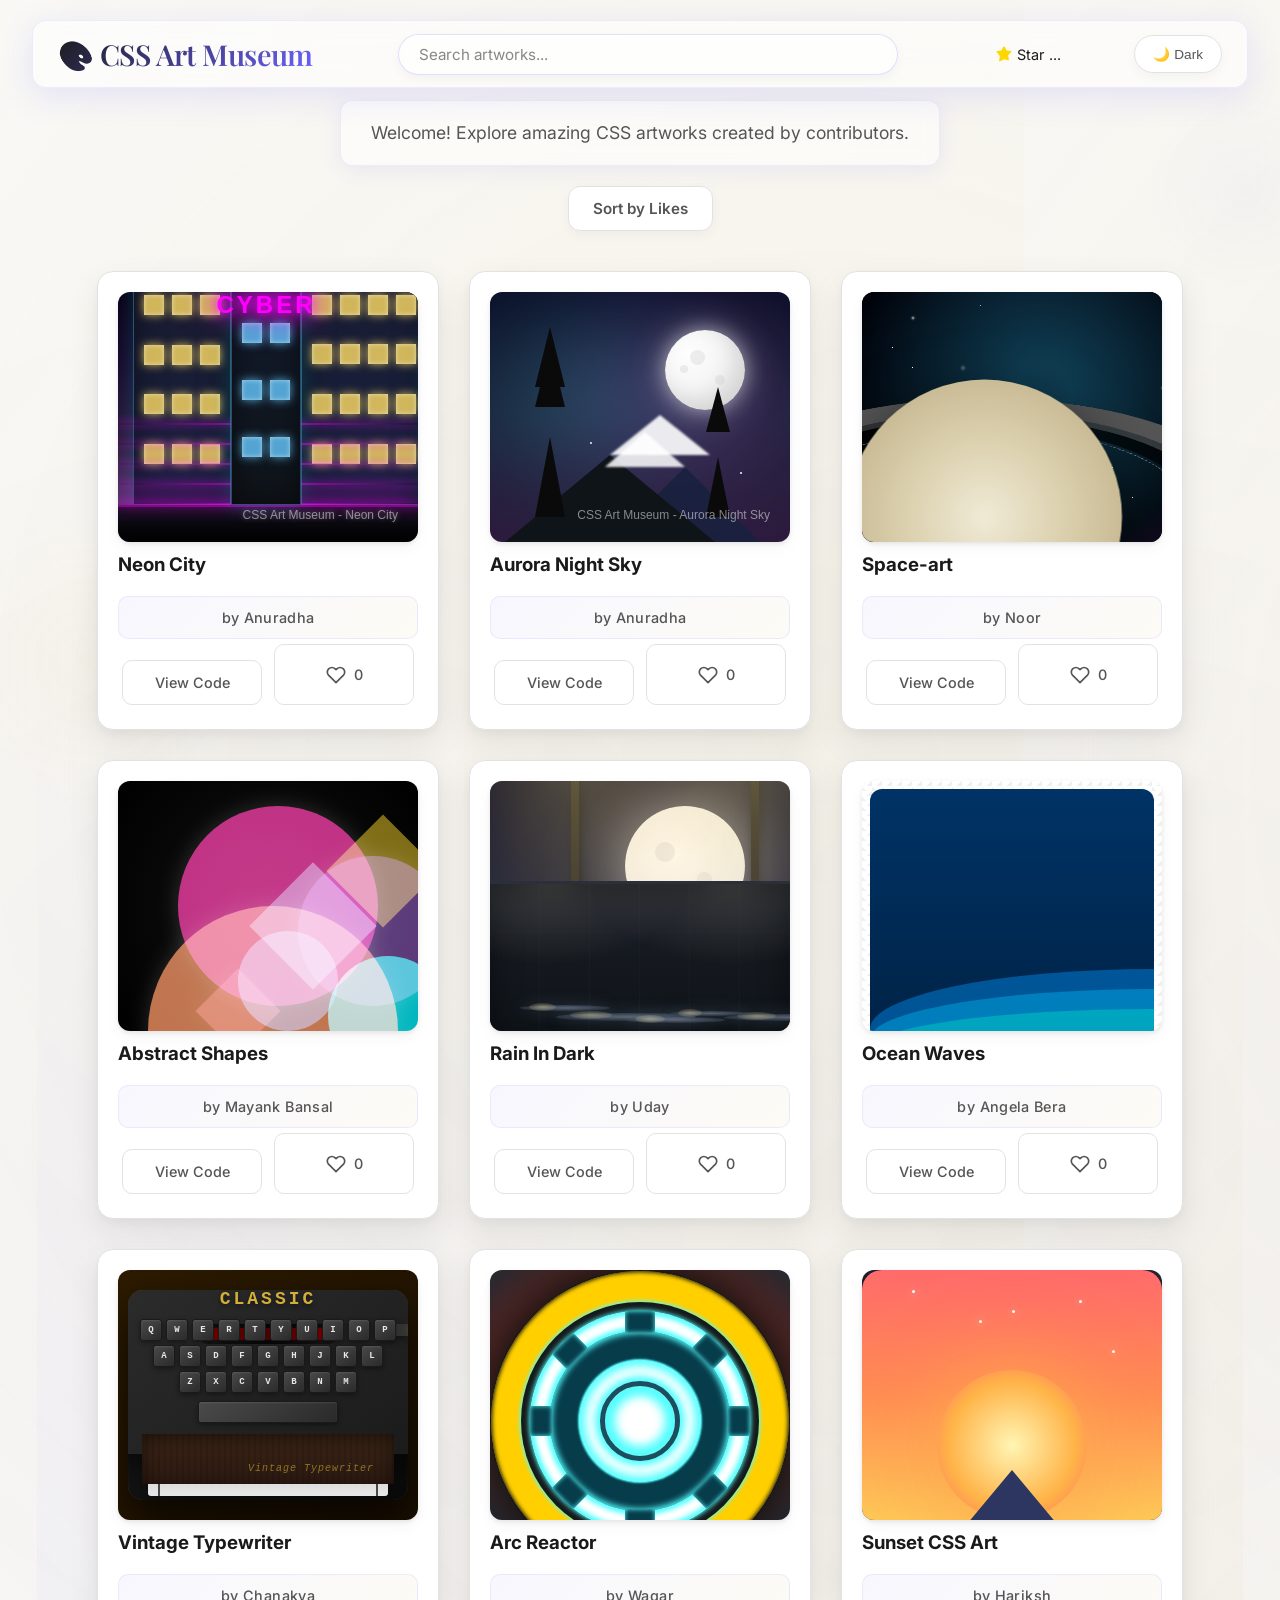
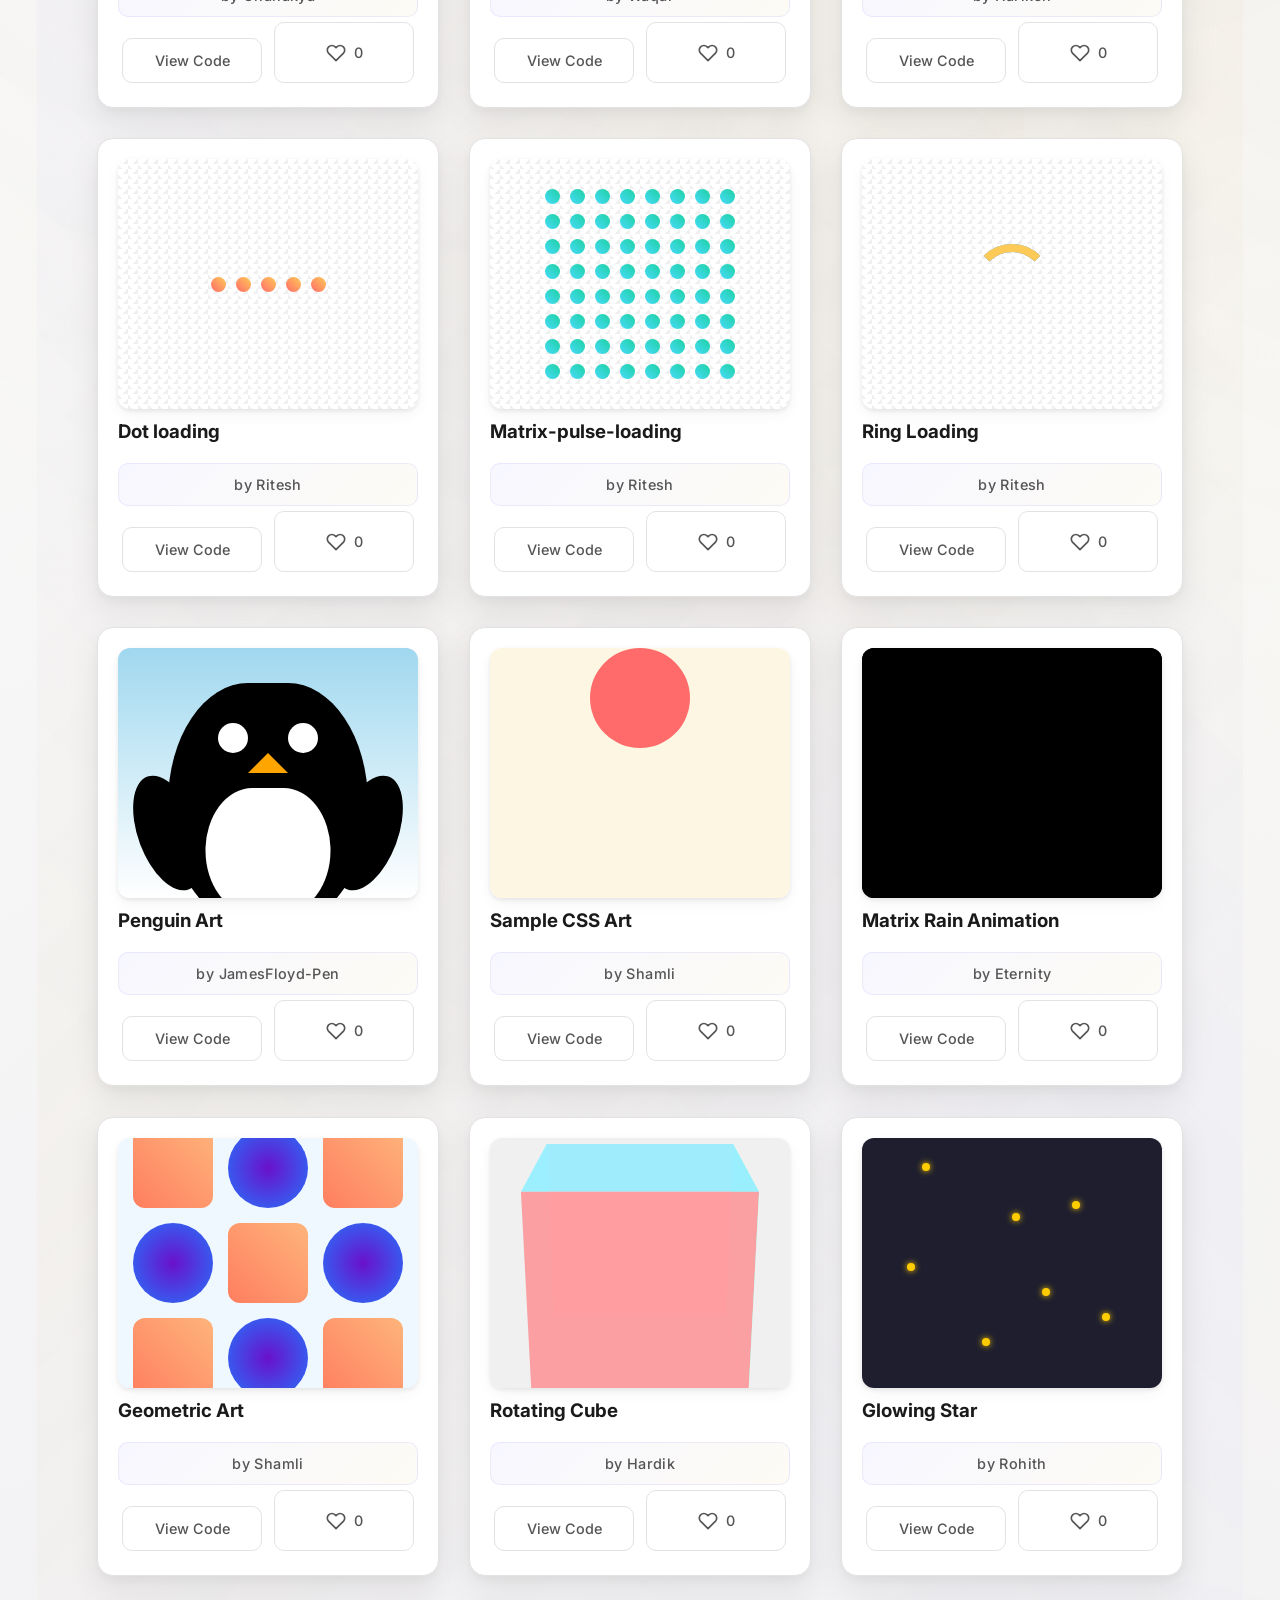
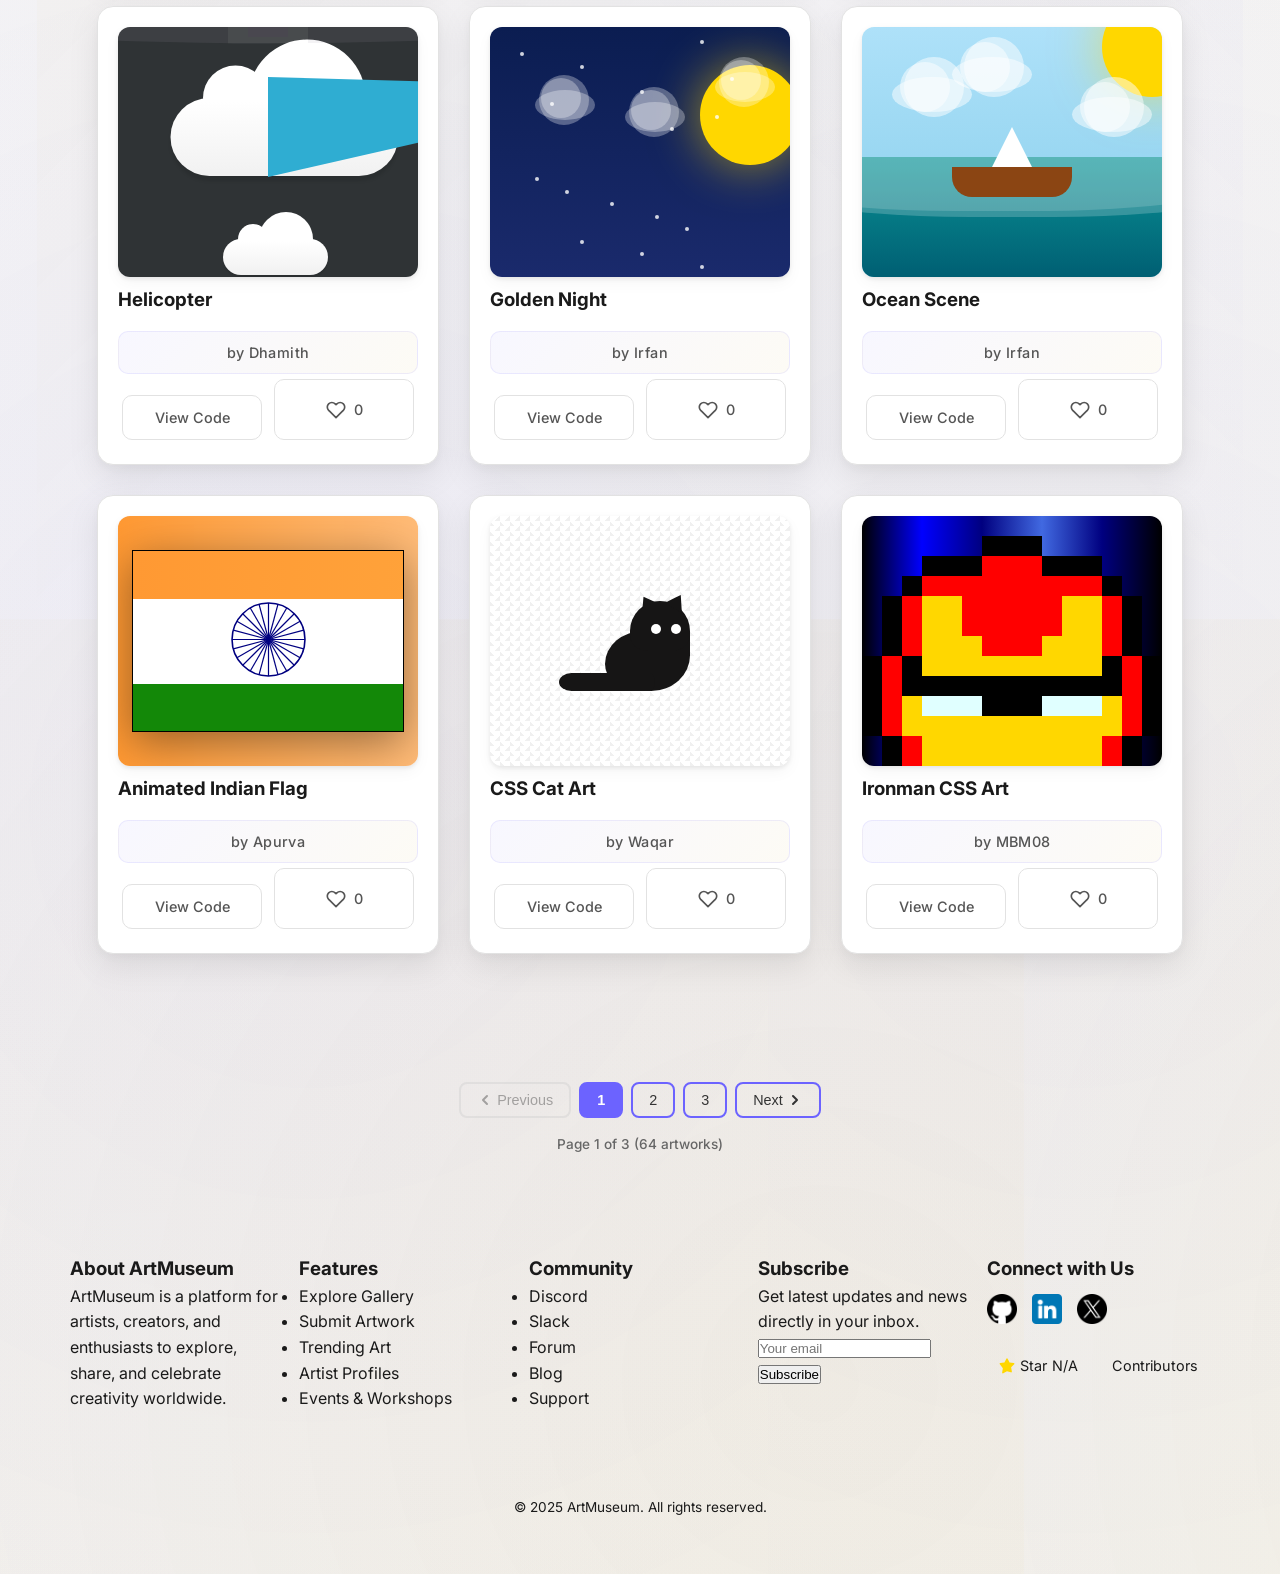
==== commit 74f61b41: "Updating contributors (#170) * Create contributors.html  * Create contributors.css  * Create contrib" ====
--- a/index.html
+++ b/index.html
@@ -102,7 +102,7 @@
           </svg>
           Star <span class="star-count" id="star-count">...</span>
         </a>
-        <a href="https://github.com/Shamli-Singh-Yadav/css-art-museum/graphs/contributors" target="_blank" class="footer-button">Contributors</a>
+        <a href="contributors/contributors.html" target="_blank" class="footer-button">Contributors</a>
       </div>
     </div>
 
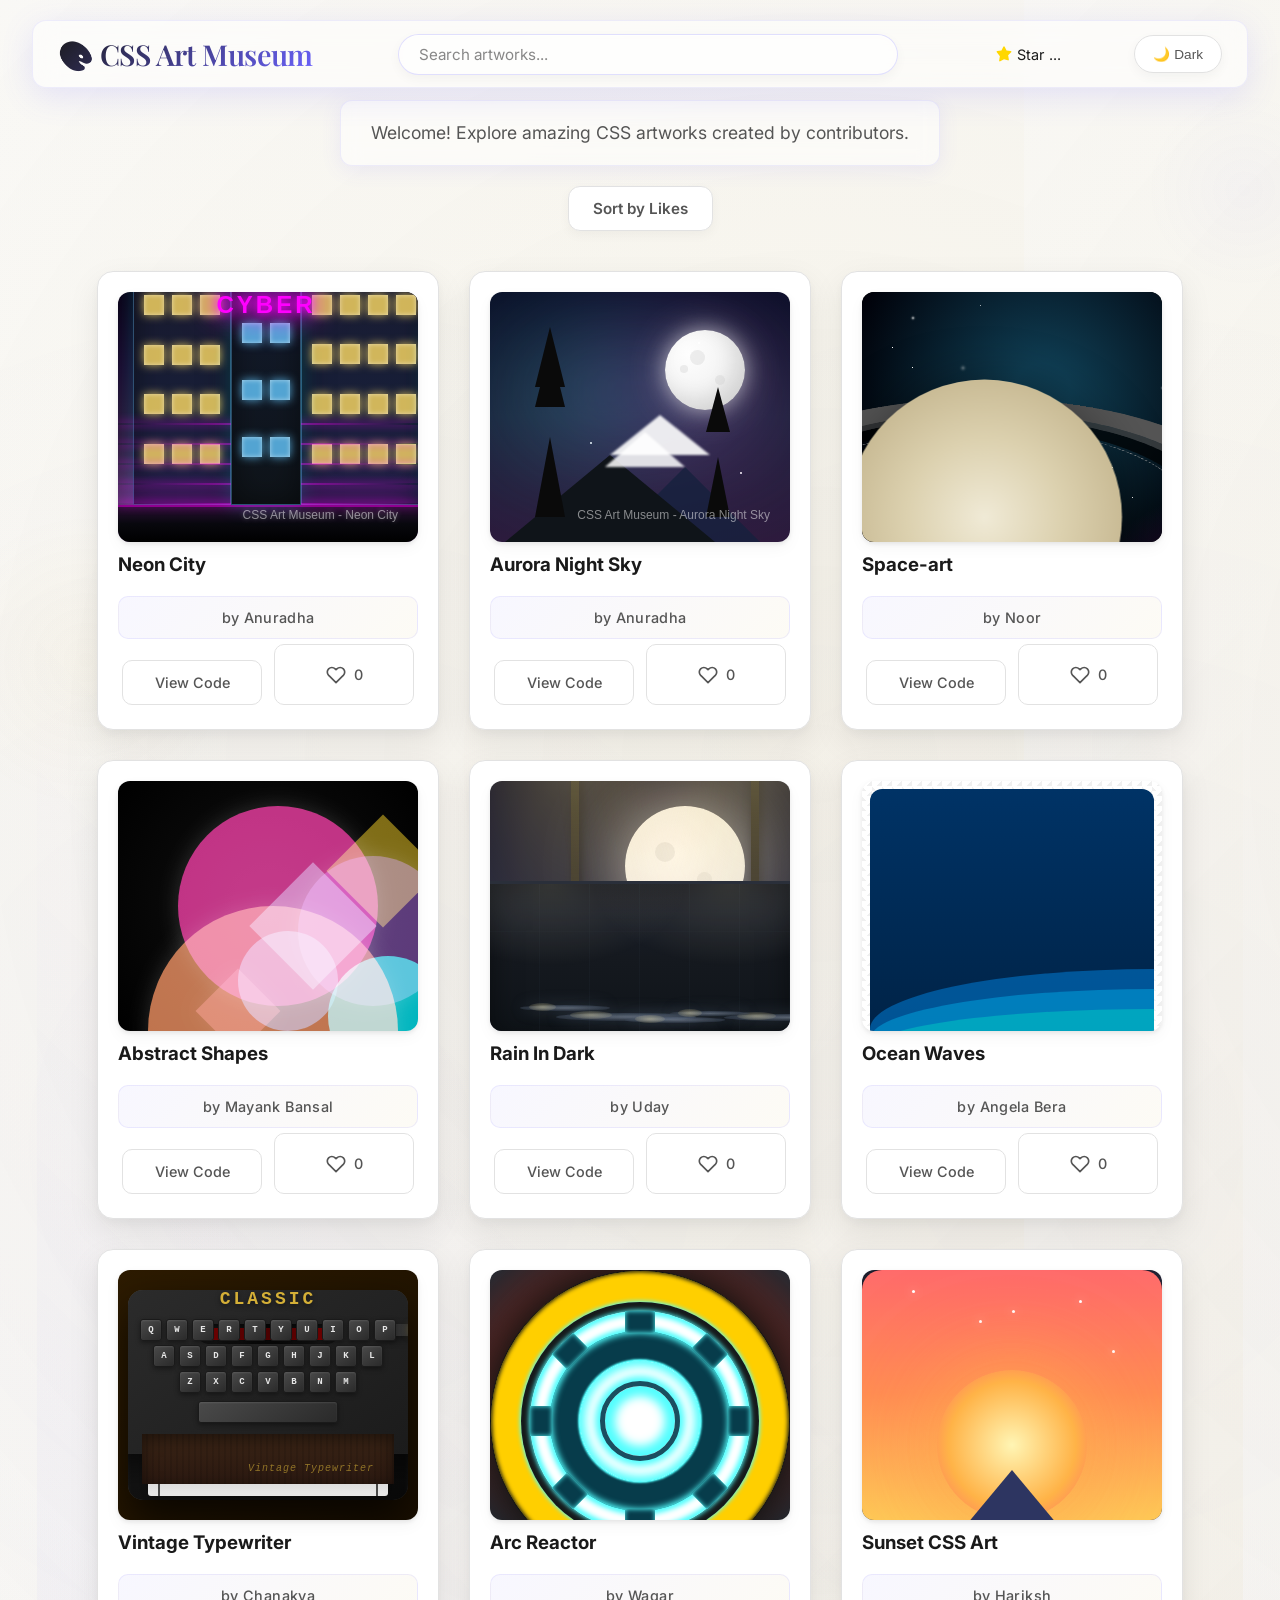
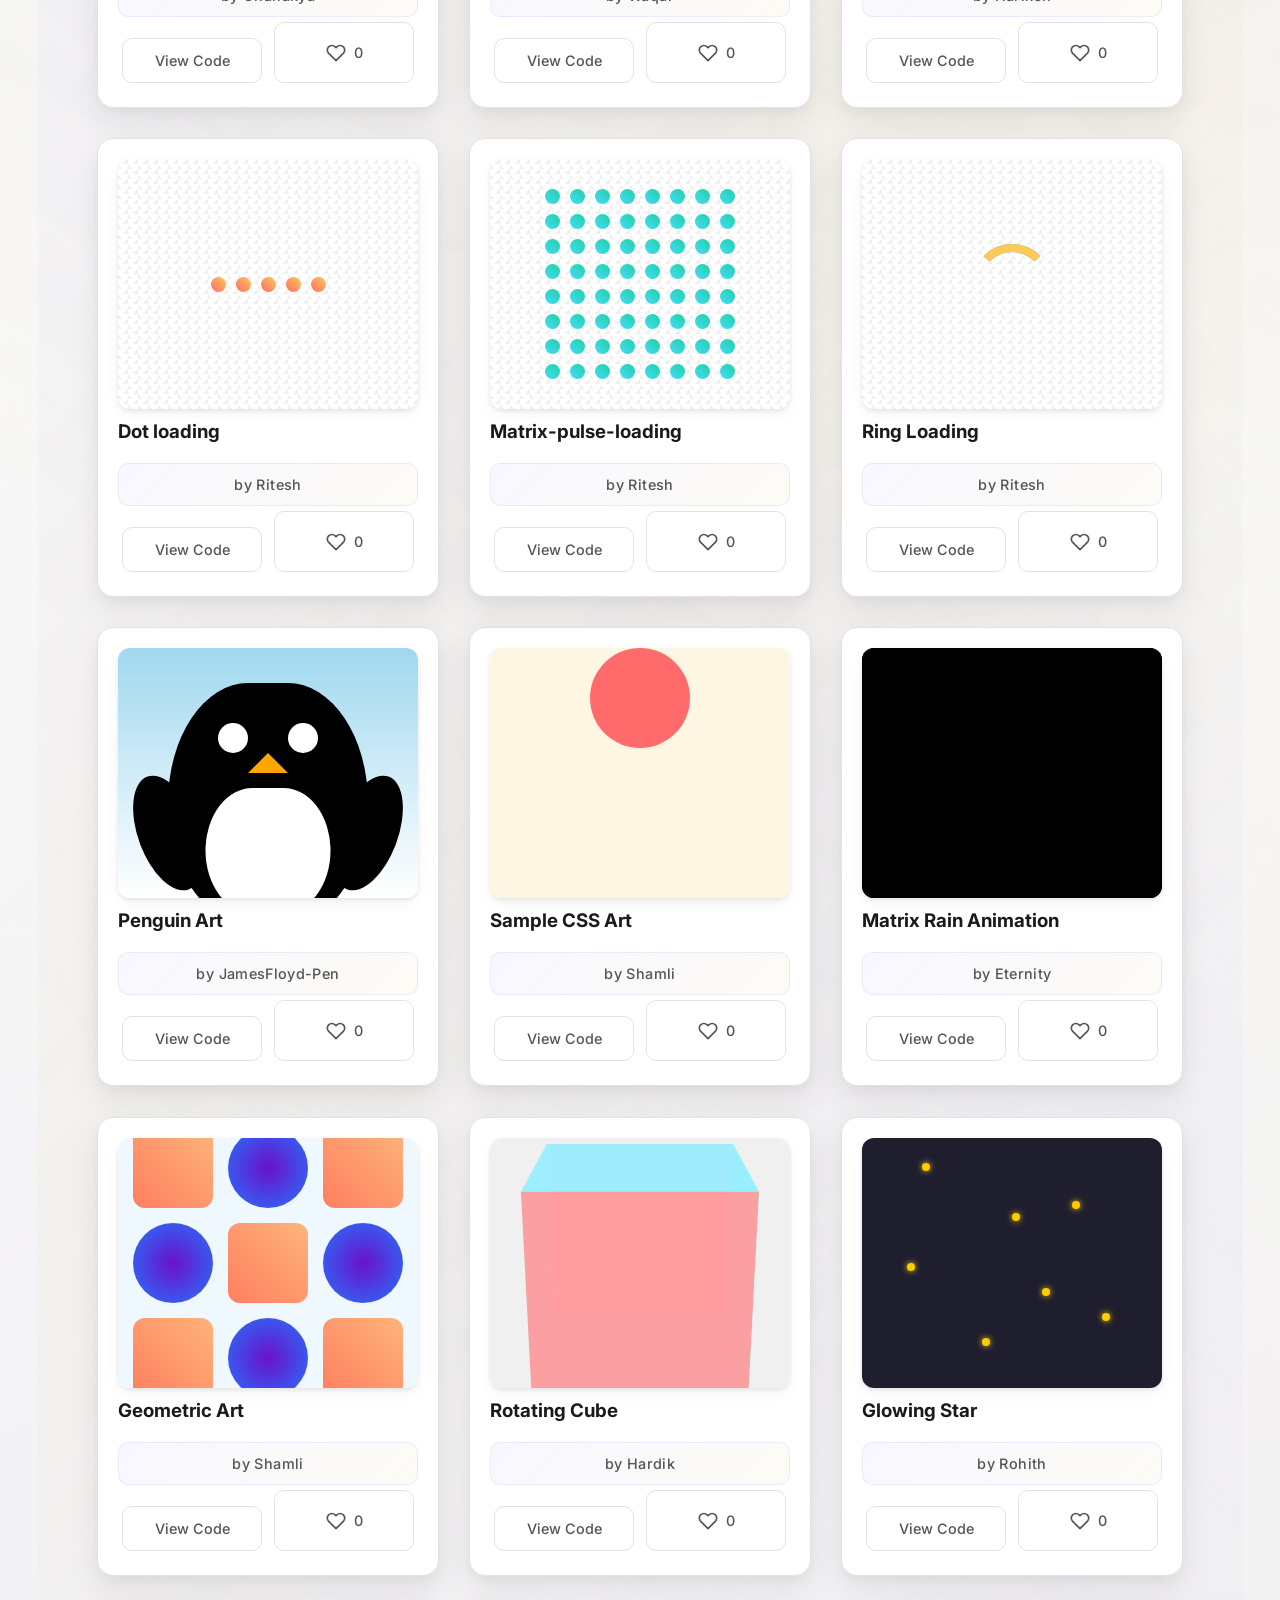
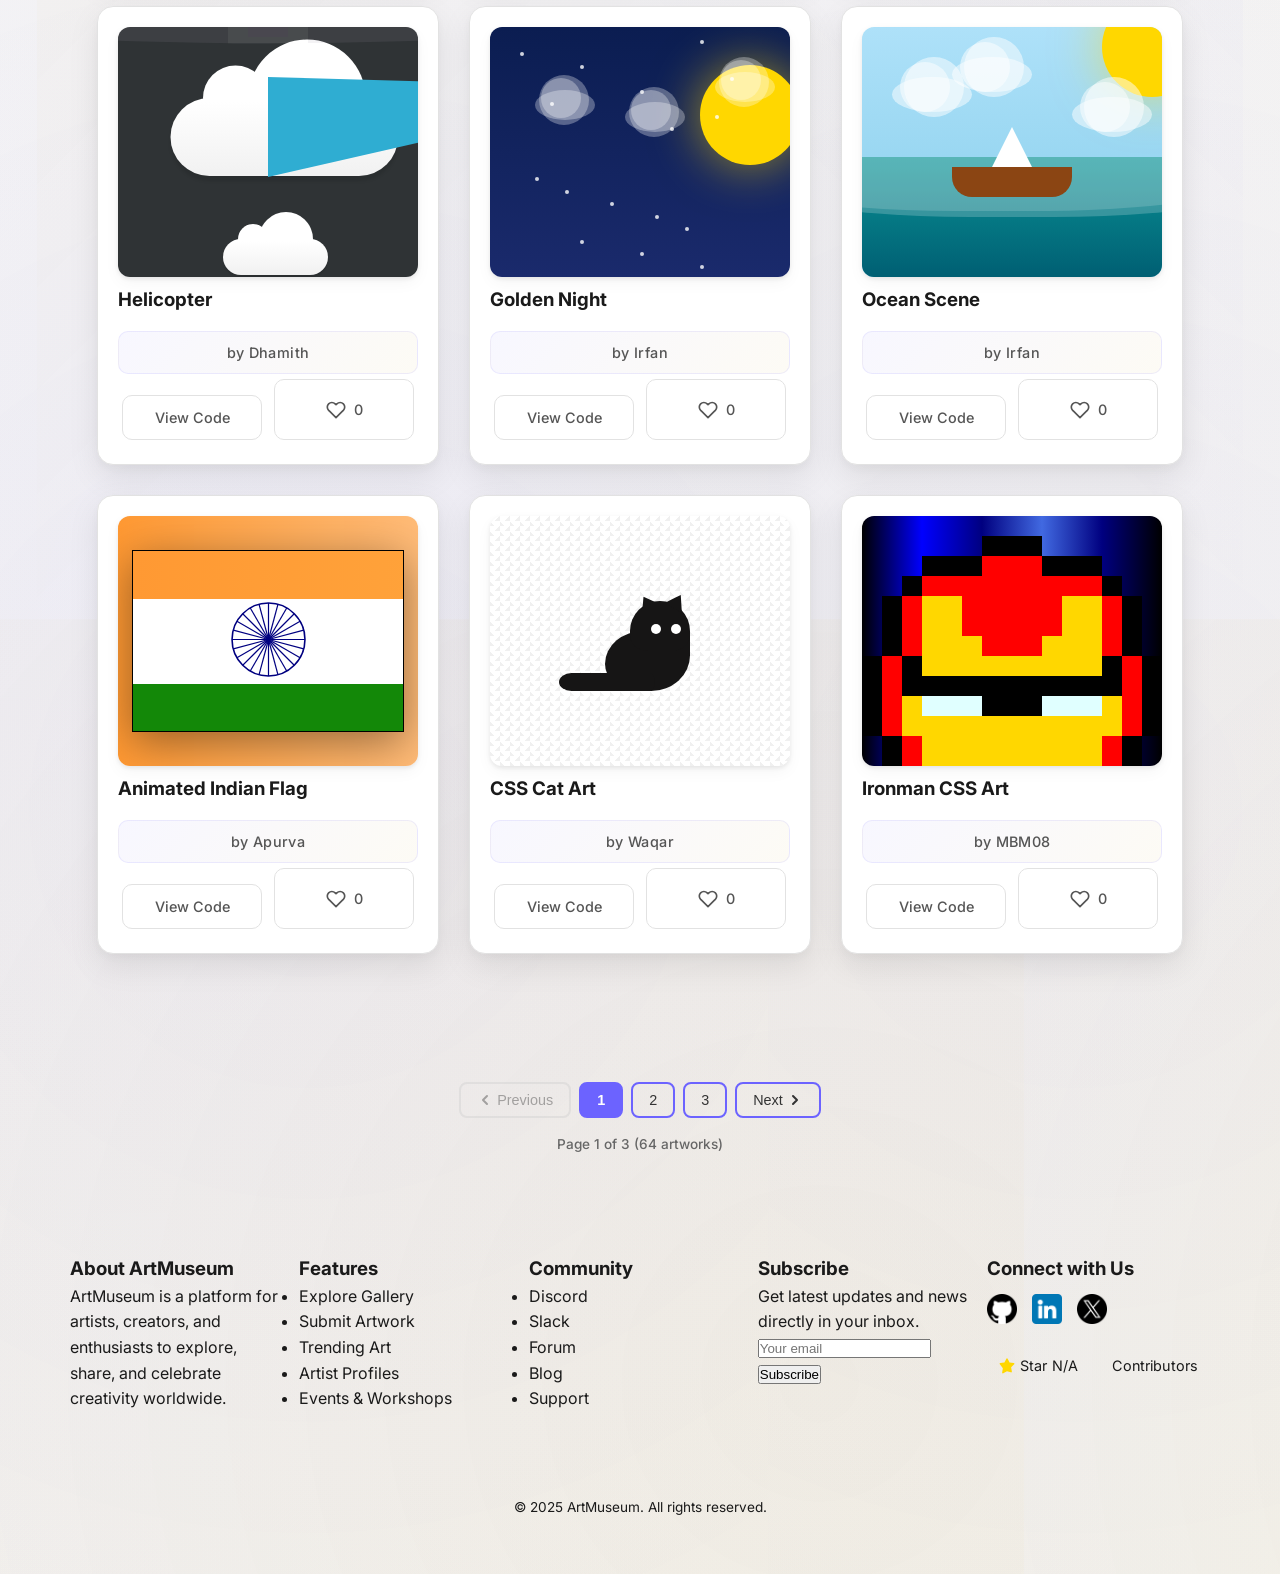
==== commit f7063abb: "Update index.html" ====
--- a/index.html
+++ b/index.html
@@ -102,7 +102,7 @@
           </svg>
           Star <span class="star-count" id="star-count">...</span>
         </a>
-        <a href="contributors/contributors.html" target="_blank" class="footer-button">Contributors</a>
+        <a href="Contributors/contributors.html" target="_blank" class="footer-button">Contributors</a>
       </div>
     </div>
 
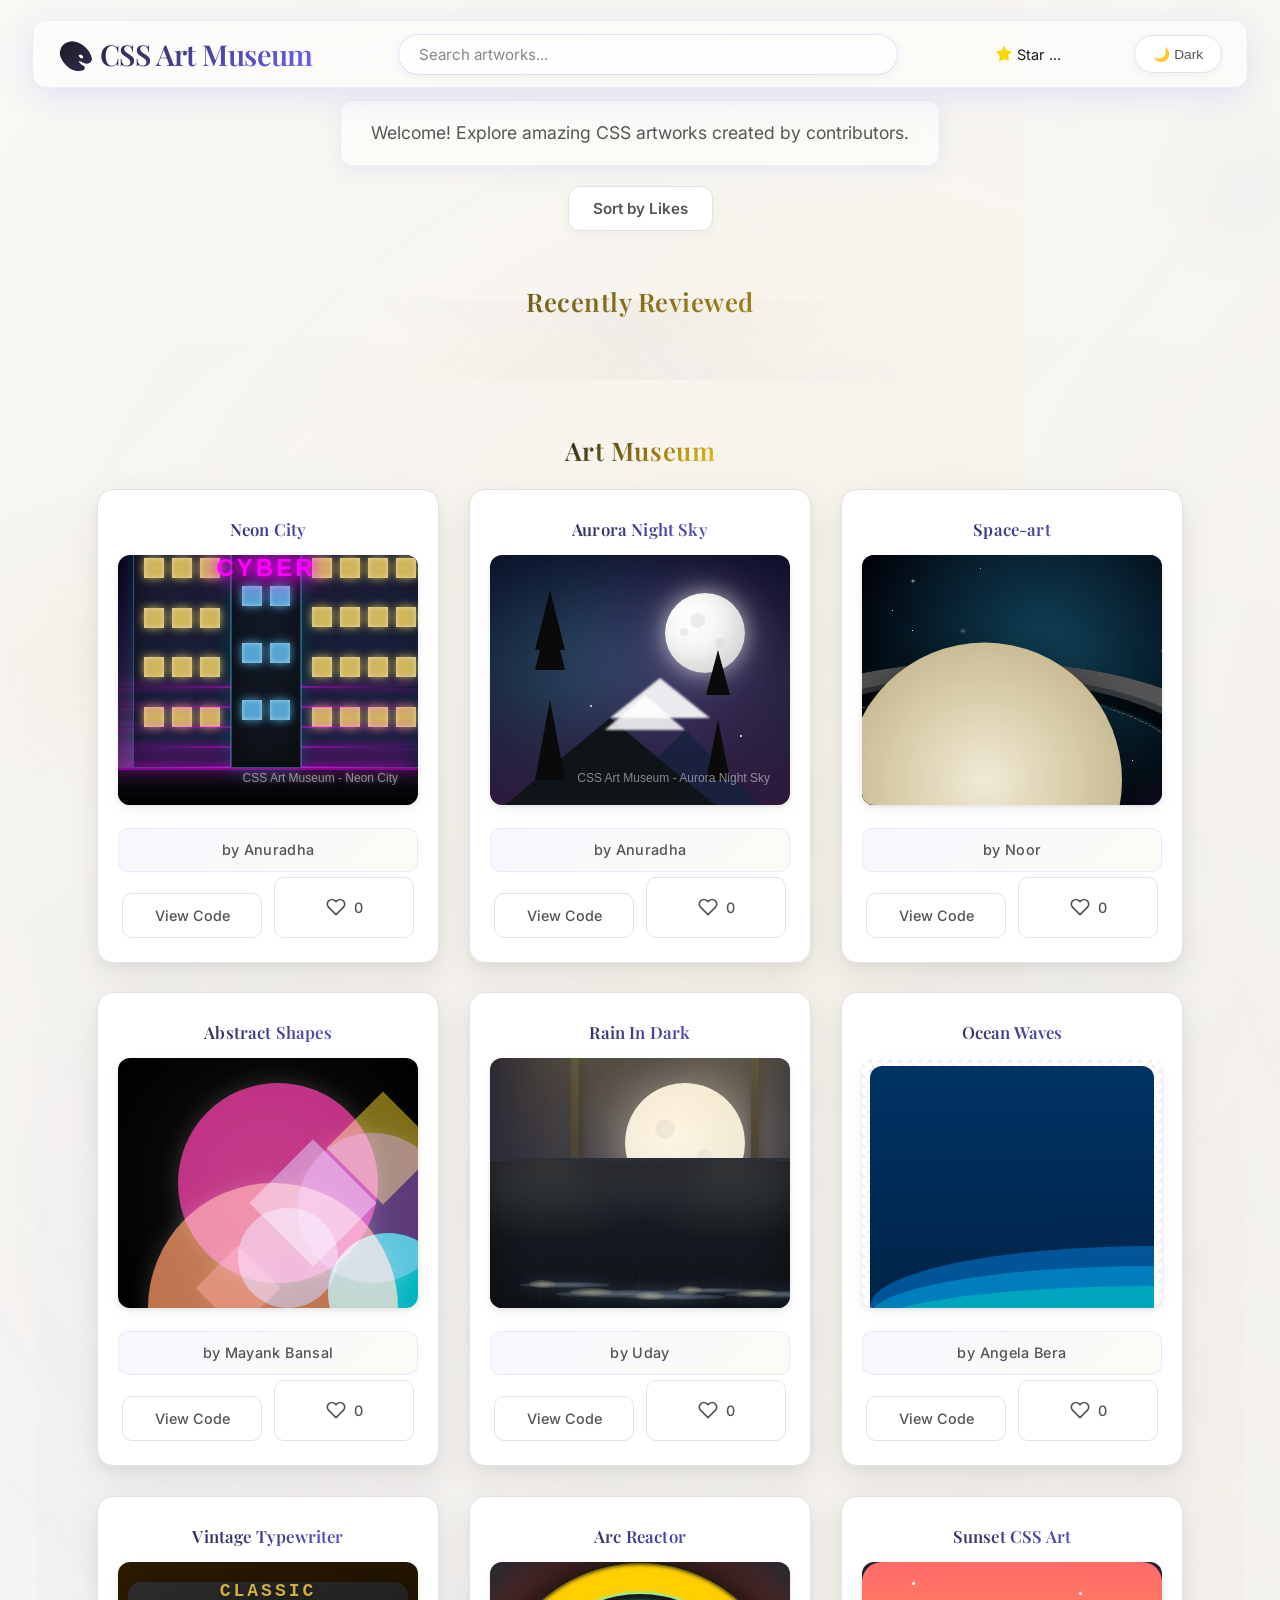
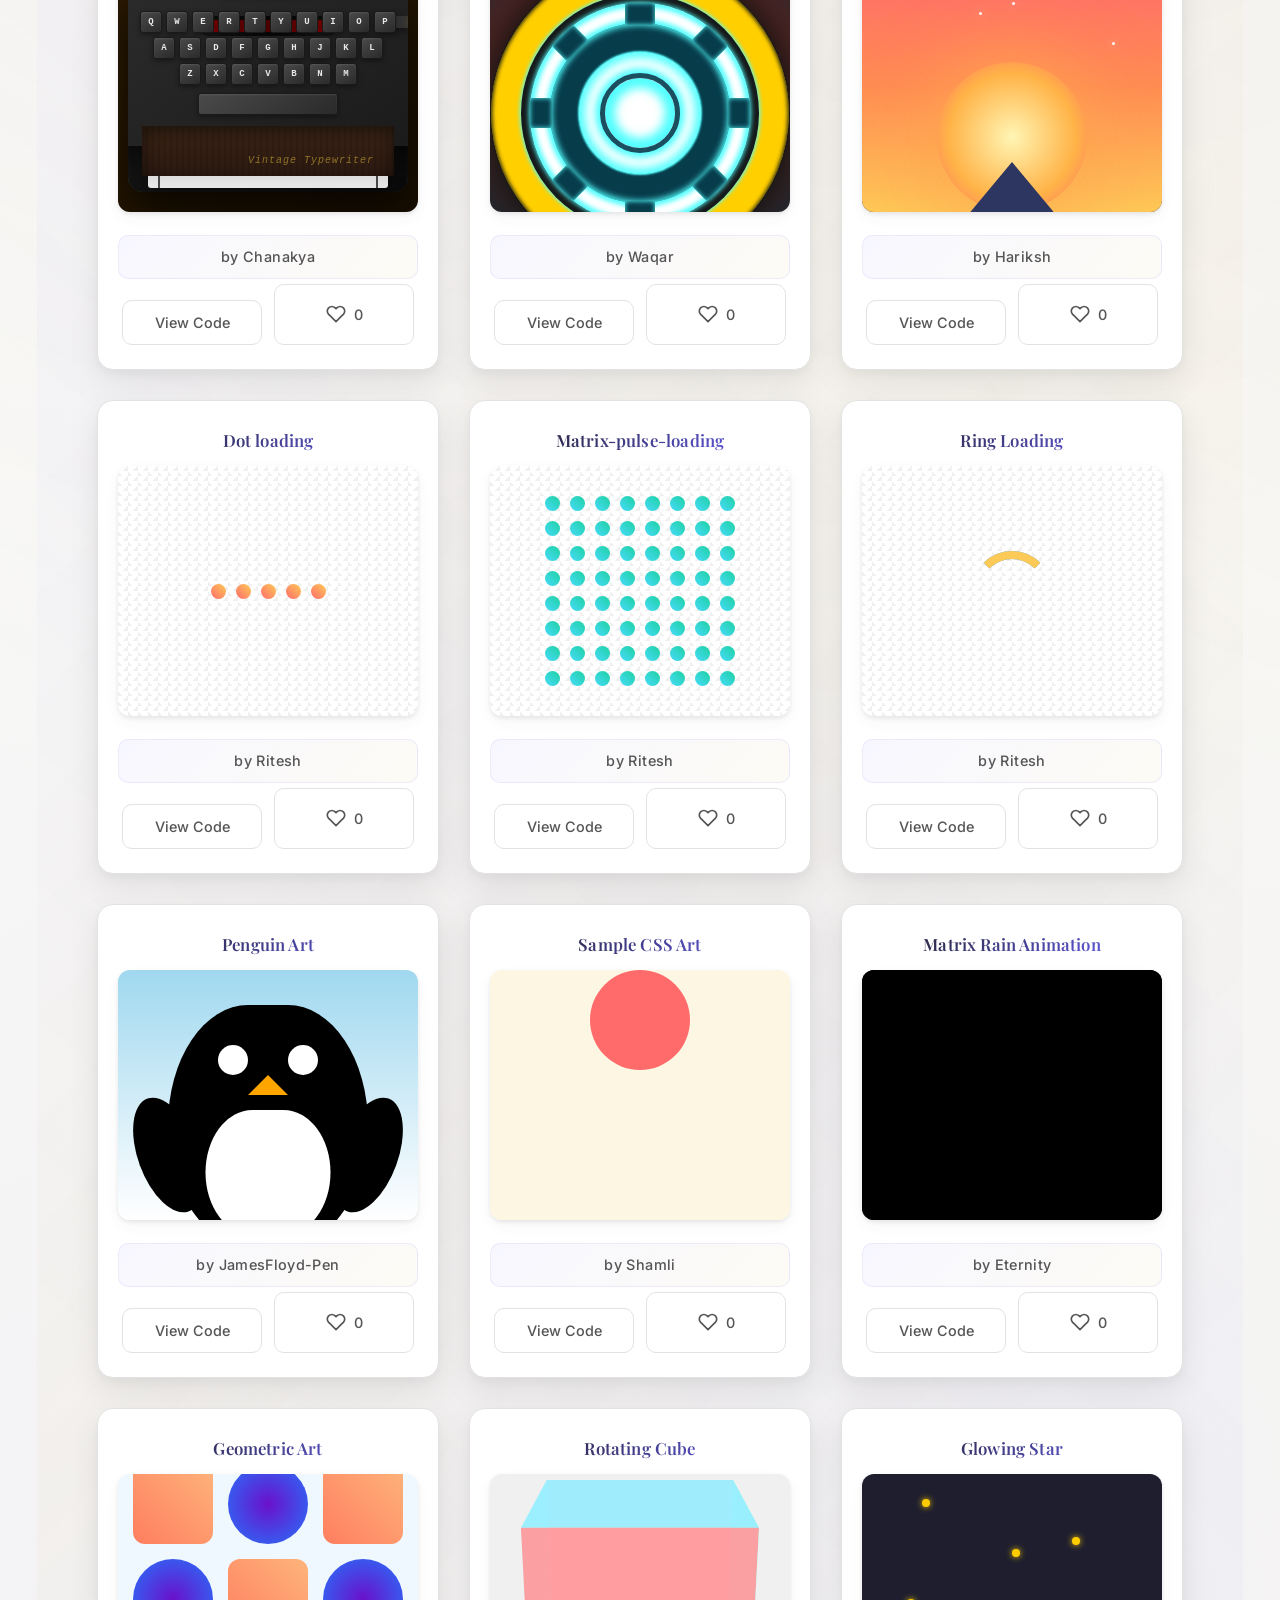
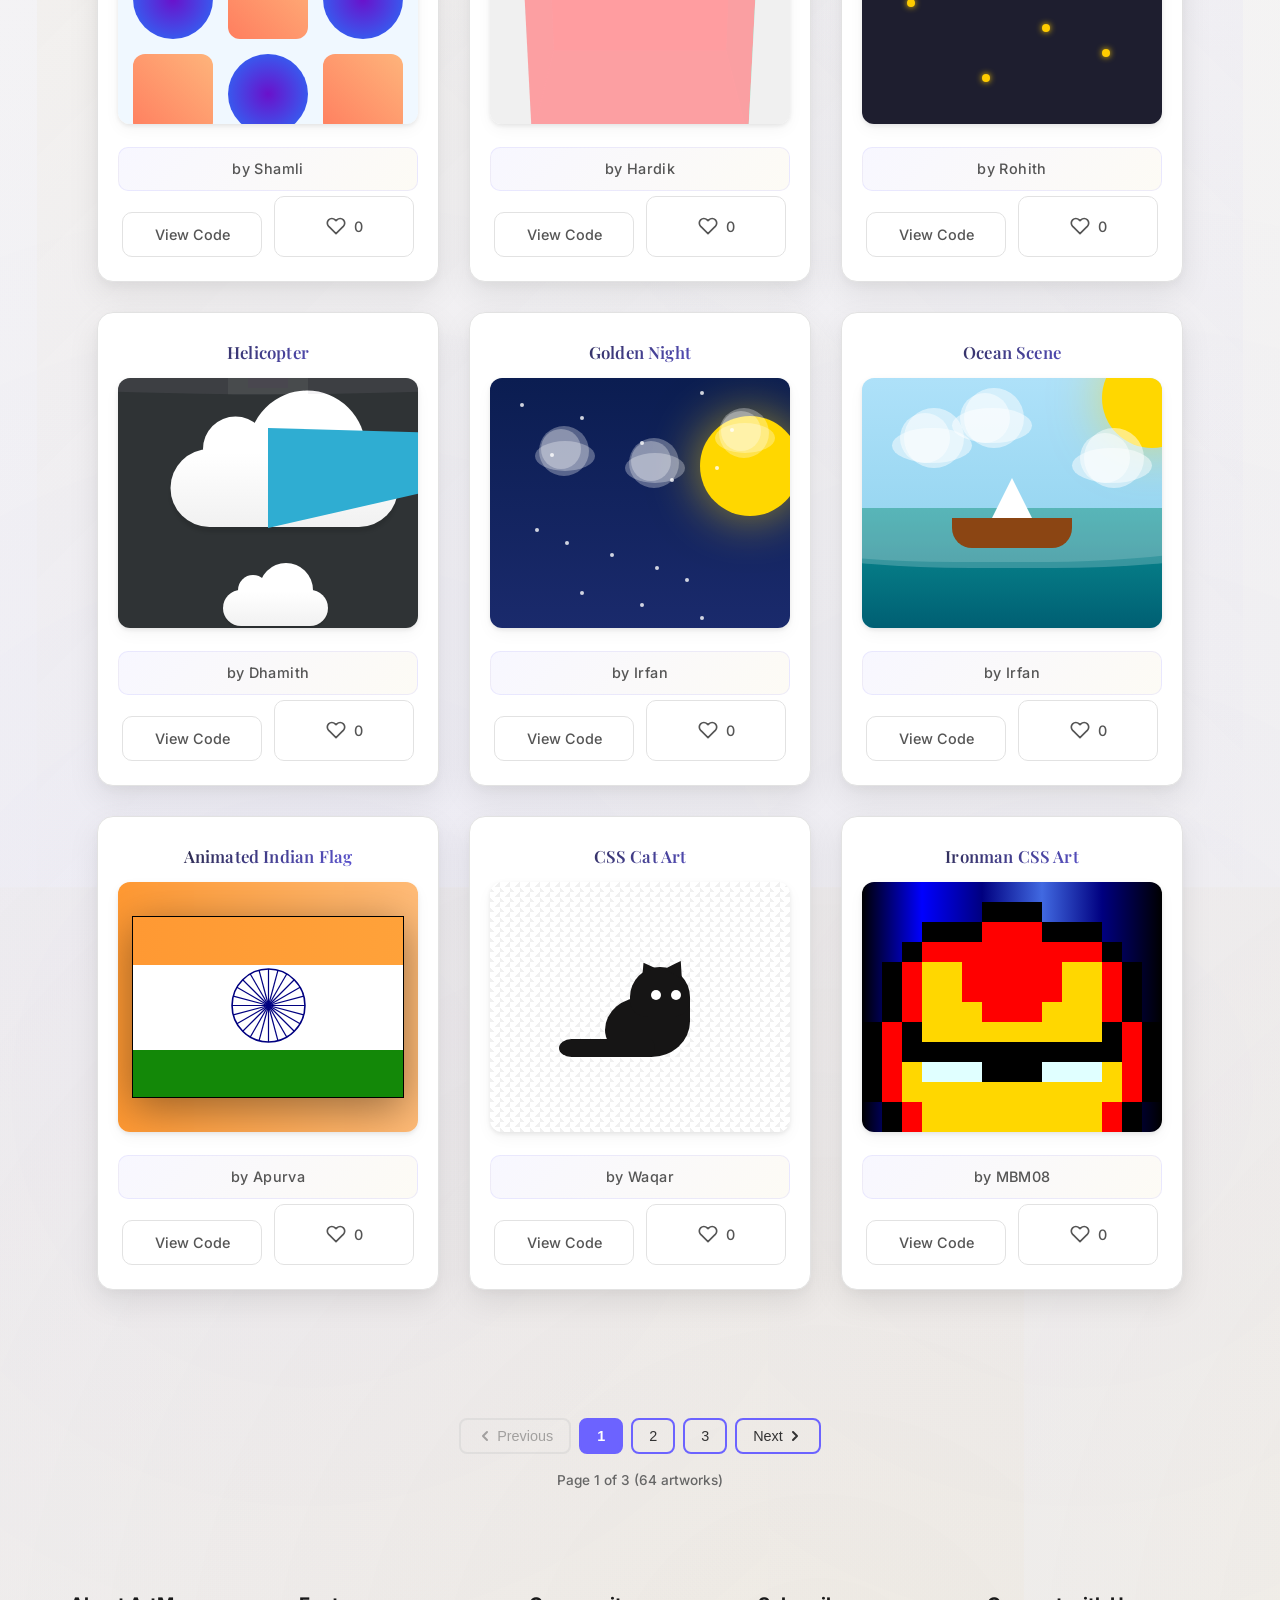
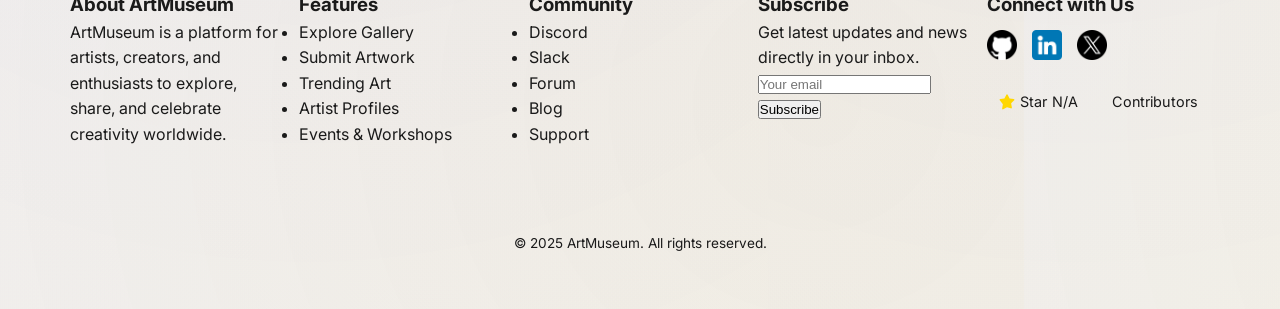
==== commit d4cd81cb: "Feature : Add recently viewed art #164 (#171)" ====
--- a/index.html
+++ b/index.html
@@ -39,7 +39,12 @@
       <p>Welcome! Explore amazing CSS artworks created by contributors.</p>
       <button id="sort-by-likes-btn">Sort by Likes</button>
     </header>
-    
+    <section class="recently-reviewed-container">
+      <h2 class="section-title">Recently Reviewed</h2>
+      <div class="gallery" id="recently-reviewed-gallery">
+      </div>
+    </section>
+    <h2 class="section-title">Art Museum</h2>
     <main class="gallery" id="gallery-container"></main>
 
 <footer>
--- a/style.css
+++ b/style.css
@@ -194,6 +194,20 @@
   animation: fadeInUp 1s ease-out 0.5s both;
 }
 
+.section-title {
+  font-family: 'Playfair Display', serif;
+  font-size: clamp(1.25rem, 2.2vw, 1.6rem);
+  font-weight: 600;
+  text-align: center;
+  margin: 10px auto 18px;
+  letter-spacing: 0.02em;
+  color: var(--primary-text);
+  background: linear-gradient(135deg, var(--primary-text) 0%, var(--gold-accent) 100%);
+  -webkit-background-clip: text;
+  background-clip: text;
+  -webkit-text-fill-color: transparent;
+}
+
 /* Modified Search Bar for the navbar */
 #search-bar {
   width: 100%;
@@ -432,6 +446,25 @@
   background-position: 0 0, 0 5px;
   overflow: hidden;
   scrollbar-width: none;
+}
+
+.art-card h3 {
+  text-align: center;
+  margin: 8px 0 14px;
+  font-family: 'Playfair Display', serif;
+  font-weight: 600;
+  font-size: 1.05rem;
+  line-height: 1.35;
+  color: var(--primary-text);
+  letter-spacing: 0.01em;
+  background: linear-gradient(135deg, var(--primary-text) 0%, var(--accent-color) 100%);
+  -webkit-background-clip: text;
+  background-clip: text;
+  -webkit-text-fill-color: transparent;
+}
+
+.art-card:hover h3 {
+  filter: brightness(1.05);
 }
 
 .art-card iframe::-webkit-scrollbar {
@@ -1033,4 +1066,9 @@
   color: var(--secondary-text);
   /* The blur effect is not needed with a solid background */
   backdrop-filter: none; 
+}
+
+#recently-reviewed-gallery {
+  grid-template-columns: repeat(3, 320px); 
+  max-width: calc(320px * 3 + 30px * 2); 
 }
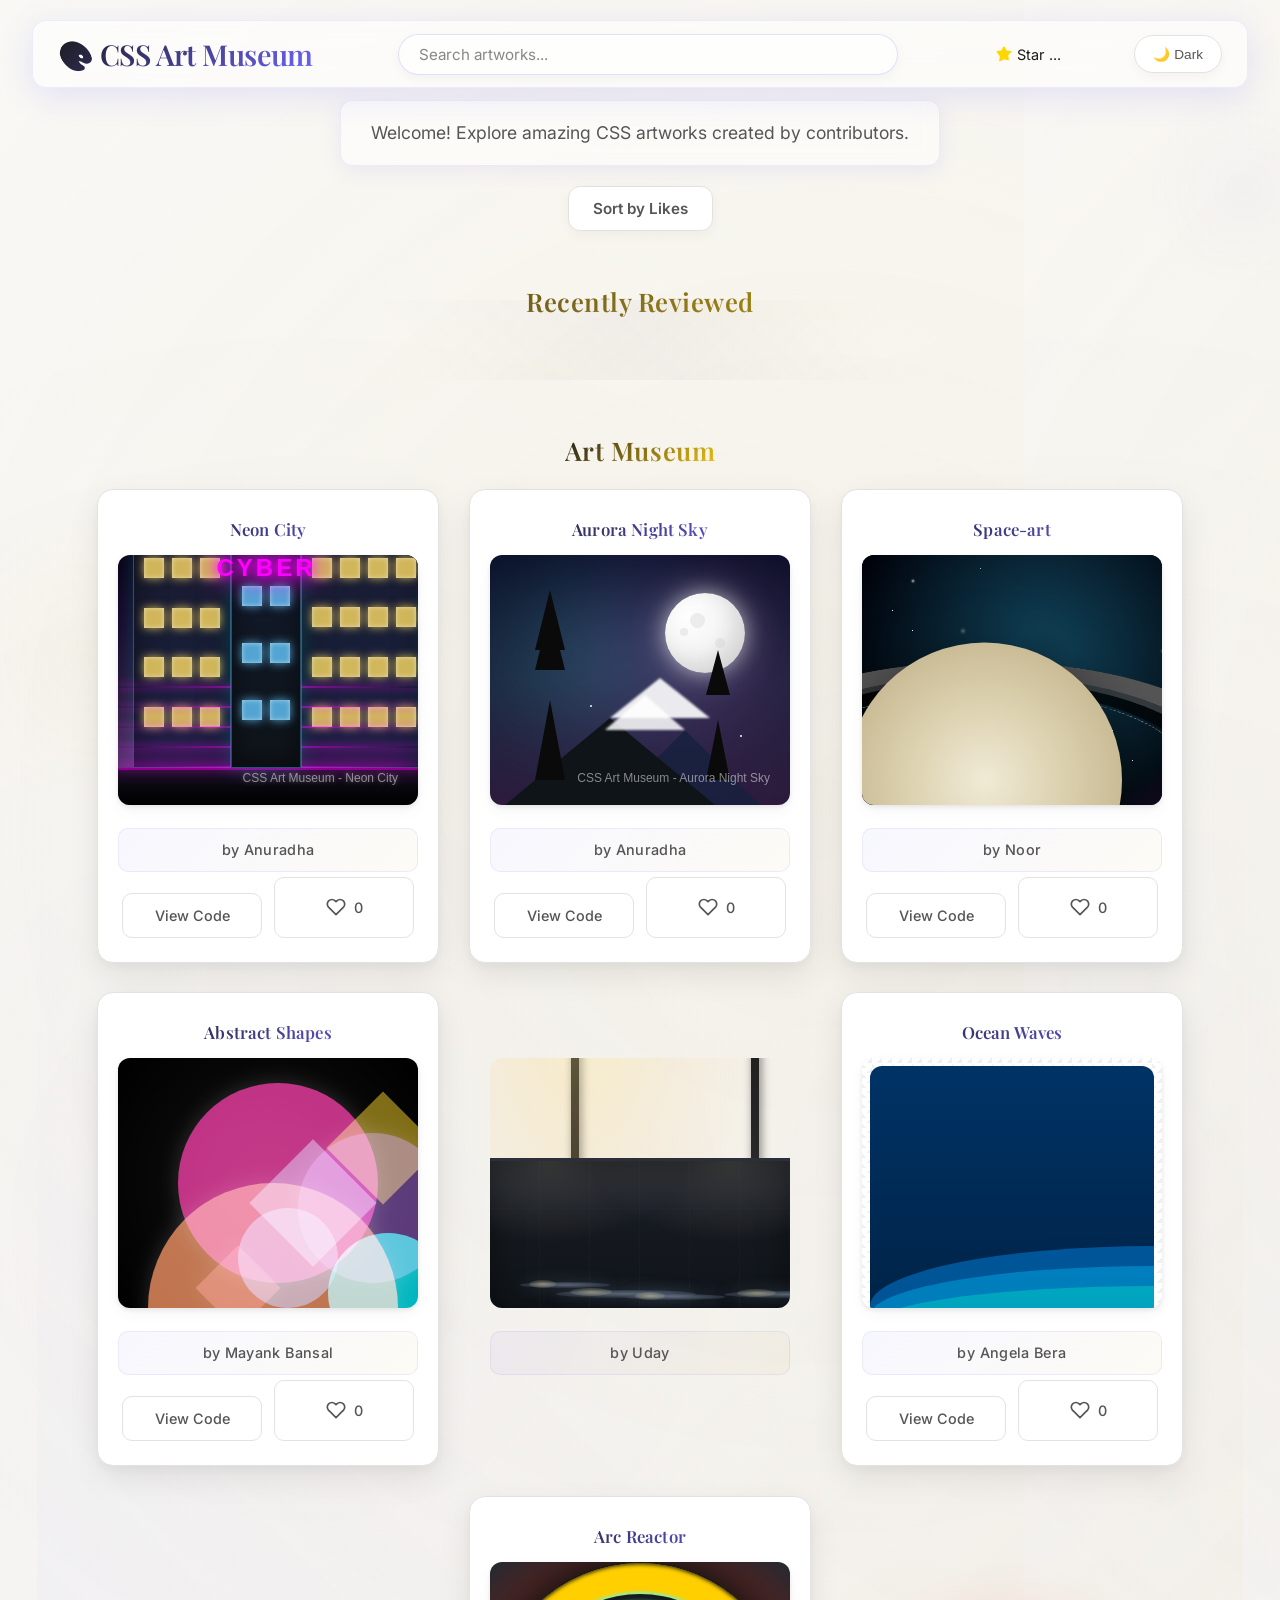
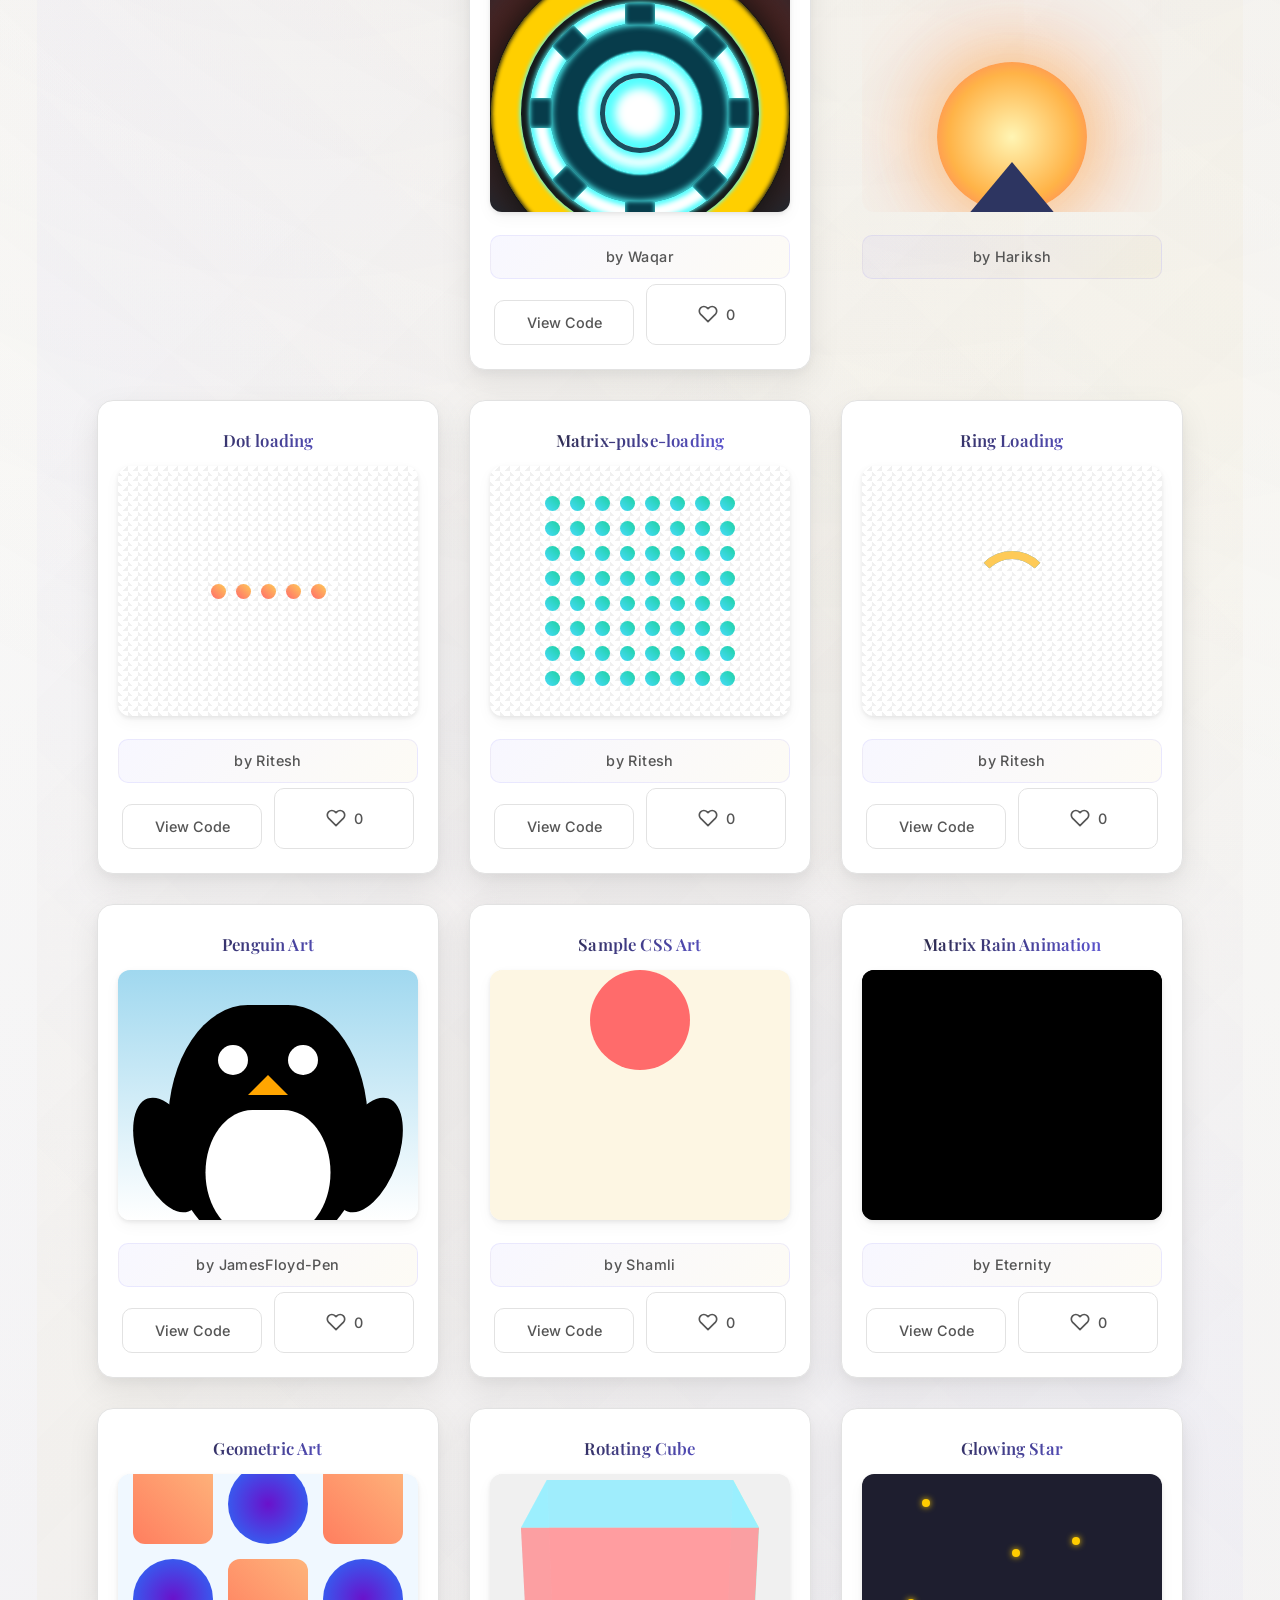
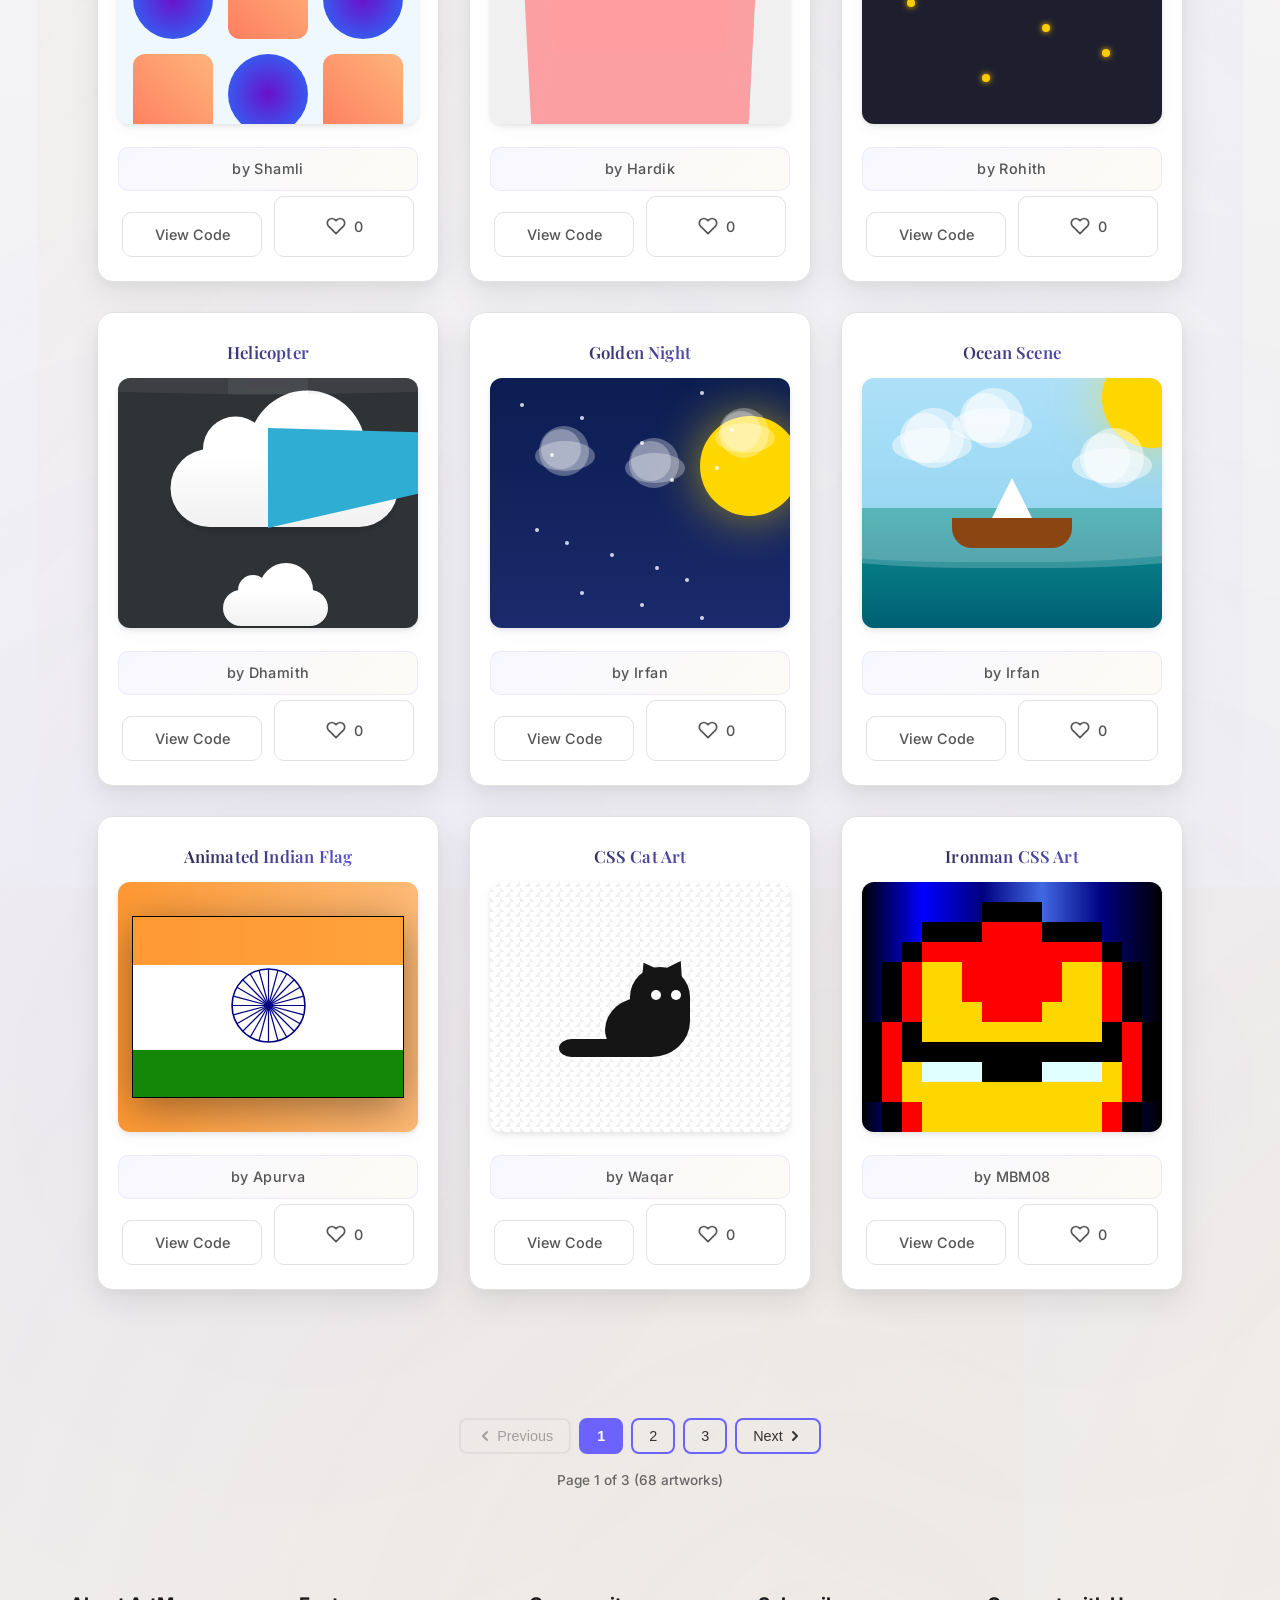
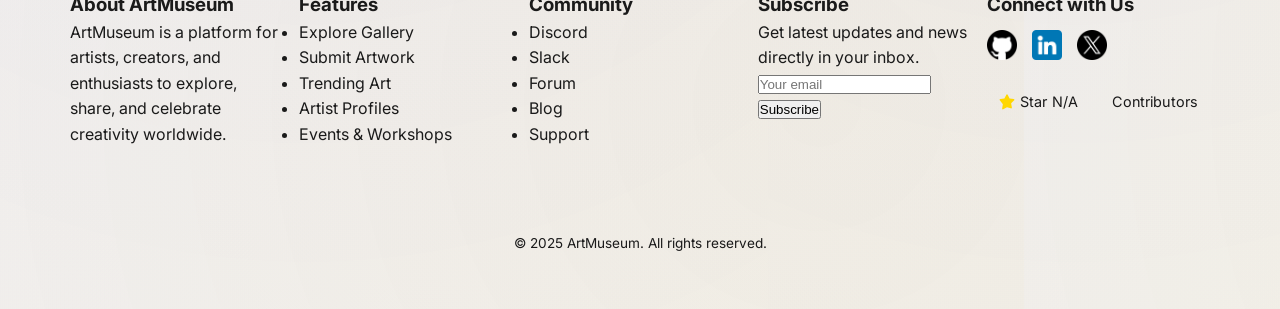
==== commit c5d87858: "Added favicon logo. (#130)" ====
--- a/index.html
+++ b/index.html
@@ -3,9 +3,20 @@
   <head>
     <meta charset="UTF-8" />
     <title>CSS Art Museum</title>
+
+
+    <!-- <link rel="icon" type="image/png" href="./logo.png"> -->
+    <link rel="stylesheet" href="style.css" />
+    <link rel="icon" type="image/png" href="favicon.png">
+
+    <link rel="icon" type="image/png" href="./logo.png" />
+    <link rel="stylesheet" href="style.css" />
+    <link rel="icon" type="image/png" href="Untitled design.png" />
+
     <link rel="icon" type="image/png" href="./assets/logo.png" />
     <link rel="stylesheet" href="style.css" />
     <link rel="icon" type="image/png" href="/assets/Untitled design.png" />
+
   </head>
   <body>
     <header>
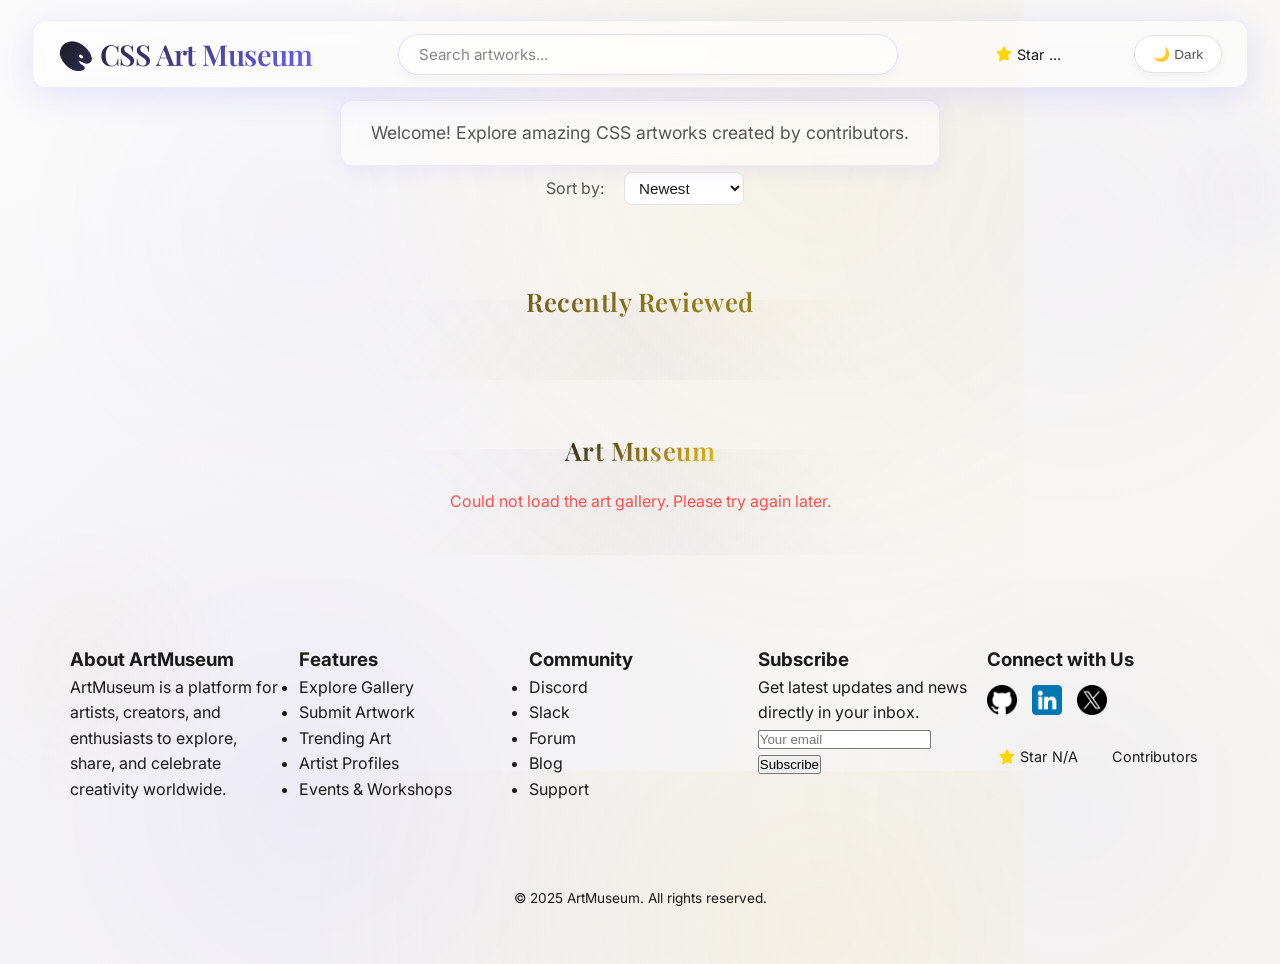
==== commit 77f25a1a: "new sorting dropdown functionality (#190)" ====
--- a/index.html
+++ b/index.html
@@ -48,7 +48,16 @@
         <button class="theme-toggle" id="themeToggle">🌙 Dark</button>
       </nav>
       <p>Welcome! Explore amazing CSS artworks created by contributors.</p>
-      <button id="sort-by-likes-btn">Sort by Likes</button>
+      <!-- Sorting Dropdown -->
+      <div class="sorting-container">
+        <label for="sorting-dropdown">Sort by:</label>
+        <select id="sorting-dropdown">
+          <option value="newest" selected>Newest</option>
+          <option value="oldest">Oldest</option>
+          <option value="most-liked">Most Liked</option>
+          <option value="least-liked">Least Liked</option>
+        </select>
+      </div>
     </header>
     <section class="recently-reviewed-container">
       <h2 class="section-title">Recently Reviewed</h2>
@@ -153,8 +162,9 @@
     </button>
 
     <script src="./js/api-service.js"></script>
-    <script src="./js/pagination.js"></script>
-    <script src="./js/likes.js"></script>
-    <script src="./js/script.js"></script>
+  <script src="./js/pagination.js"></script>
+  <script src="./js/likes.js"></script>
+  <script src="./js/sorting.js"></script>
+  <script src="./js/script.js"></script>
   </body>
 </html>
--- a/style.css
+++ b/style.css
@@ -981,54 +981,33 @@
   font-weight: 500;
   font-size: 0.9rem;
 }
-/* === Sort by Likes Button Styling === */
-#sort-by-likes-btn {
-  /* Positioning and Layout */
-  display: inline-block;
-  margin: 20px auto 0; /* Adds space below the welcome message */
-  
-  /* Appearance */
+
+.sorting-container {
+  display: flex;
+  justify-content: center;
+  align-items: center;
+  gap: 10px;
+  margin-bottom: 20px;
+}
+.sorting-container label {
+  padding: 10px;
+  font-size: 1rem;
+  color: var(--secondary-text);
+}
+.sorting-container select {
+  padding: 6px 10px;
+  border-radius: 8px;
+  border: 1px solid var(--border-color);
   background: var(--secondary-bg);
-  border: 1px solid var(--border-color);
-  border-radius: 12px;
-  padding: 12px 24px;
-  color: var(--secondary-text);
-  font-family: 'Inter', sans-serif;
+  color: var(--primary-text);
   font-size: 0.95rem;
-  font-weight: 600;
   cursor: pointer;
-  
-  /* Effects & Transitions */
-  box-shadow: 0 4px 12px var(--shadow-light), inset 0 1px 0 rgba(255, 255, 255, 0.6);
-  transition: all 0.3s cubic-bezier(0.25, 0.46, 0.45, 0.94);
-}
-
-#sort-by-likes-btn:hover {
-  background: linear-gradient(135deg, var(--accent-subtle), rgba(212, 175, 55, 0.08));
-  border-color: var(--accent-color);
-  color: var(--accent-color);
-  transform: translateY(-3px) scale(1.05);
-  box-shadow: 0 8px 20px var(--shadow-medium), 0 0 0 1px rgba(108, 99, 255, 0.2);
-}
-
-#sort-by-likes-btn:active {
-  transform: translateY(-1px) scale(1.02);
-  box-shadow: 0 4px 12px var(--shadow-light);
-}
-
-/* Dark theme hover effect adjustment */
-.dark-theme #sort-by-likes-btn:hover {
-  box-shadow: 0 8px 20px var(--shadow-medium), 0 0 0 1px rgba(139, 127, 255, 0.3);
-}
-
-/* Responsive adjustment for smaller screens */
-@media (max-width: 768px) {
-  #sort-by-likes-btn {
-    margin-top: 24px;
-    width: 100%;
-    max-width: 300px;
-  }
-}
+  transition: all 0.3s ease;
+}
+.sorting-container select:hover {
+  border-color: var(--accent-color);
+  box-shadow: 0 4px 12px rgba(108, 99, 255, 0.1);
+} 
 
 /* Dark theme styles for header elements */
 .dark-theme header nav {
--- a/style.css
+++ b/style.css
@@ -981,54 +981,33 @@
   font-weight: 500;
   font-size: 0.9rem;
 }
-/* === Sort by Likes Button Styling === */
-#sort-by-likes-btn {
-  /* Positioning and Layout */
-  display: inline-block;
-  margin: 20px auto 0; /* Adds space below the welcome message */
-  
-  /* Appearance */
+
+.sorting-container {
+  display: flex;
+  justify-content: center;
+  align-items: center;
+  gap: 10px;
+  margin-bottom: 20px;
+}
+.sorting-container label {
+  padding: 10px;
+  font-size: 1rem;
+  color: var(--secondary-text);
+}
+.sorting-container select {
+  padding: 6px 10px;
+  border-radius: 8px;
+  border: 1px solid var(--border-color);
   background: var(--secondary-bg);
-  border: 1px solid var(--border-color);
-  border-radius: 12px;
-  padding: 12px 24px;
-  color: var(--secondary-text);
-  font-family: 'Inter', sans-serif;
+  color: var(--primary-text);
   font-size: 0.95rem;
-  font-weight: 600;
   cursor: pointer;
-  
-  /* Effects & Transitions */
-  box-shadow: 0 4px 12px var(--shadow-light), inset 0 1px 0 rgba(255, 255, 255, 0.6);
-  transition: all 0.3s cubic-bezier(0.25, 0.46, 0.45, 0.94);
-}
-
-#sort-by-likes-btn:hover {
-  background: linear-gradient(135deg, var(--accent-subtle), rgba(212, 175, 55, 0.08));
-  border-color: var(--accent-color);
-  color: var(--accent-color);
-  transform: translateY(-3px) scale(1.05);
-  box-shadow: 0 8px 20px var(--shadow-medium), 0 0 0 1px rgba(108, 99, 255, 0.2);
-}
-
-#sort-by-likes-btn:active {
-  transform: translateY(-1px) scale(1.02);
-  box-shadow: 0 4px 12px var(--shadow-light);
-}
-
-/* Dark theme hover effect adjustment */
-.dark-theme #sort-by-likes-btn:hover {
-  box-shadow: 0 8px 20px var(--shadow-medium), 0 0 0 1px rgba(139, 127, 255, 0.3);
-}
-
-/* Responsive adjustment for smaller screens */
-@media (max-width: 768px) {
-  #sort-by-likes-btn {
-    margin-top: 24px;
-    width: 100%;
-    max-width: 300px;
-  }
-}
+  transition: all 0.3s ease;
+}
+.sorting-container select:hover {
+  border-color: var(--accent-color);
+  box-shadow: 0 4px 12px rgba(108, 99, 255, 0.1);
+} 
 
 /* Dark theme styles for header elements */
 .dark-theme header nav {
--- a/style.css
+++ b/style.css
@@ -981,54 +981,33 @@
   font-weight: 500;
   font-size: 0.9rem;
 }
-/* === Sort by Likes Button Styling === */
-#sort-by-likes-btn {
-  /* Positioning and Layout */
-  display: inline-block;
-  margin: 20px auto 0; /* Adds space below the welcome message */
-  
-  /* Appearance */
+
+.sorting-container {
+  display: flex;
+  justify-content: center;
+  align-items: center;
+  gap: 10px;
+  margin-bottom: 20px;
+}
+.sorting-container label {
+  padding: 10px;
+  font-size: 1rem;
+  color: var(--secondary-text);
+}
+.sorting-container select {
+  padding: 6px 10px;
+  border-radius: 8px;
+  border: 1px solid var(--border-color);
   background: var(--secondary-bg);
-  border: 1px solid var(--border-color);
-  border-radius: 12px;
-  padding: 12px 24px;
-  color: var(--secondary-text);
-  font-family: 'Inter', sans-serif;
+  color: var(--primary-text);
   font-size: 0.95rem;
-  font-weight: 600;
   cursor: pointer;
-  
-  /* Effects & Transitions */
-  box-shadow: 0 4px 12px var(--shadow-light), inset 0 1px 0 rgba(255, 255, 255, 0.6);
-  transition: all 0.3s cubic-bezier(0.25, 0.46, 0.45, 0.94);
-}
-
-#sort-by-likes-btn:hover {
-  background: linear-gradient(135deg, var(--accent-subtle), rgba(212, 175, 55, 0.08));
-  border-color: var(--accent-color);
-  color: var(--accent-color);
-  transform: translateY(-3px) scale(1.05);
-  box-shadow: 0 8px 20px var(--shadow-medium), 0 0 0 1px rgba(108, 99, 255, 0.2);
-}
-
-#sort-by-likes-btn:active {
-  transform: translateY(-1px) scale(1.02);
-  box-shadow: 0 4px 12px var(--shadow-light);
-}
-
-/* Dark theme hover effect adjustment */
-.dark-theme #sort-by-likes-btn:hover {
-  box-shadow: 0 8px 20px var(--shadow-medium), 0 0 0 1px rgba(139, 127, 255, 0.3);
-}
-
-/* Responsive adjustment for smaller screens */
-@media (max-width: 768px) {
-  #sort-by-likes-btn {
-    margin-top: 24px;
-    width: 100%;
-    max-width: 300px;
-  }
-}
+  transition: all 0.3s ease;
+}
+.sorting-container select:hover {
+  border-color: var(--accent-color);
+  box-shadow: 0 4px 12px rgba(108, 99, 255, 0.1);
+} 
 
 /* Dark theme styles for header elements */
 .dark-theme header nav {
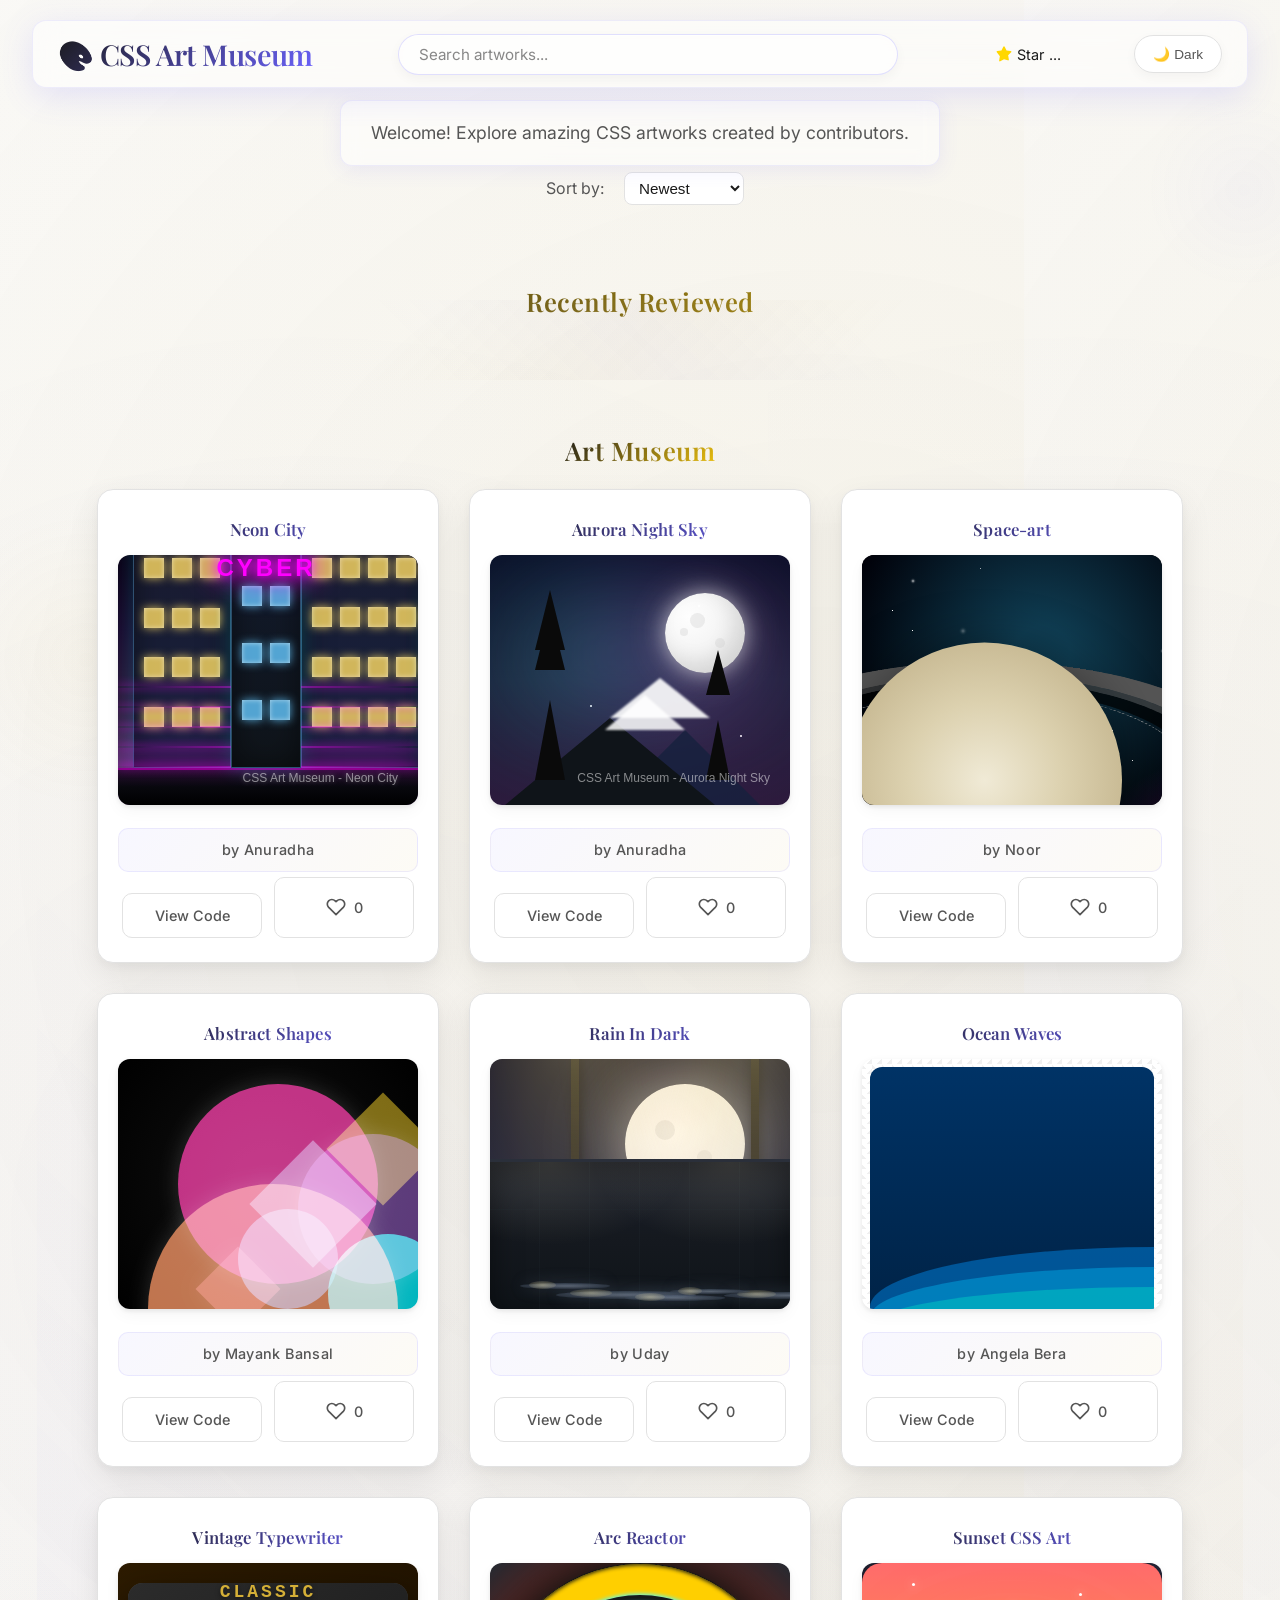
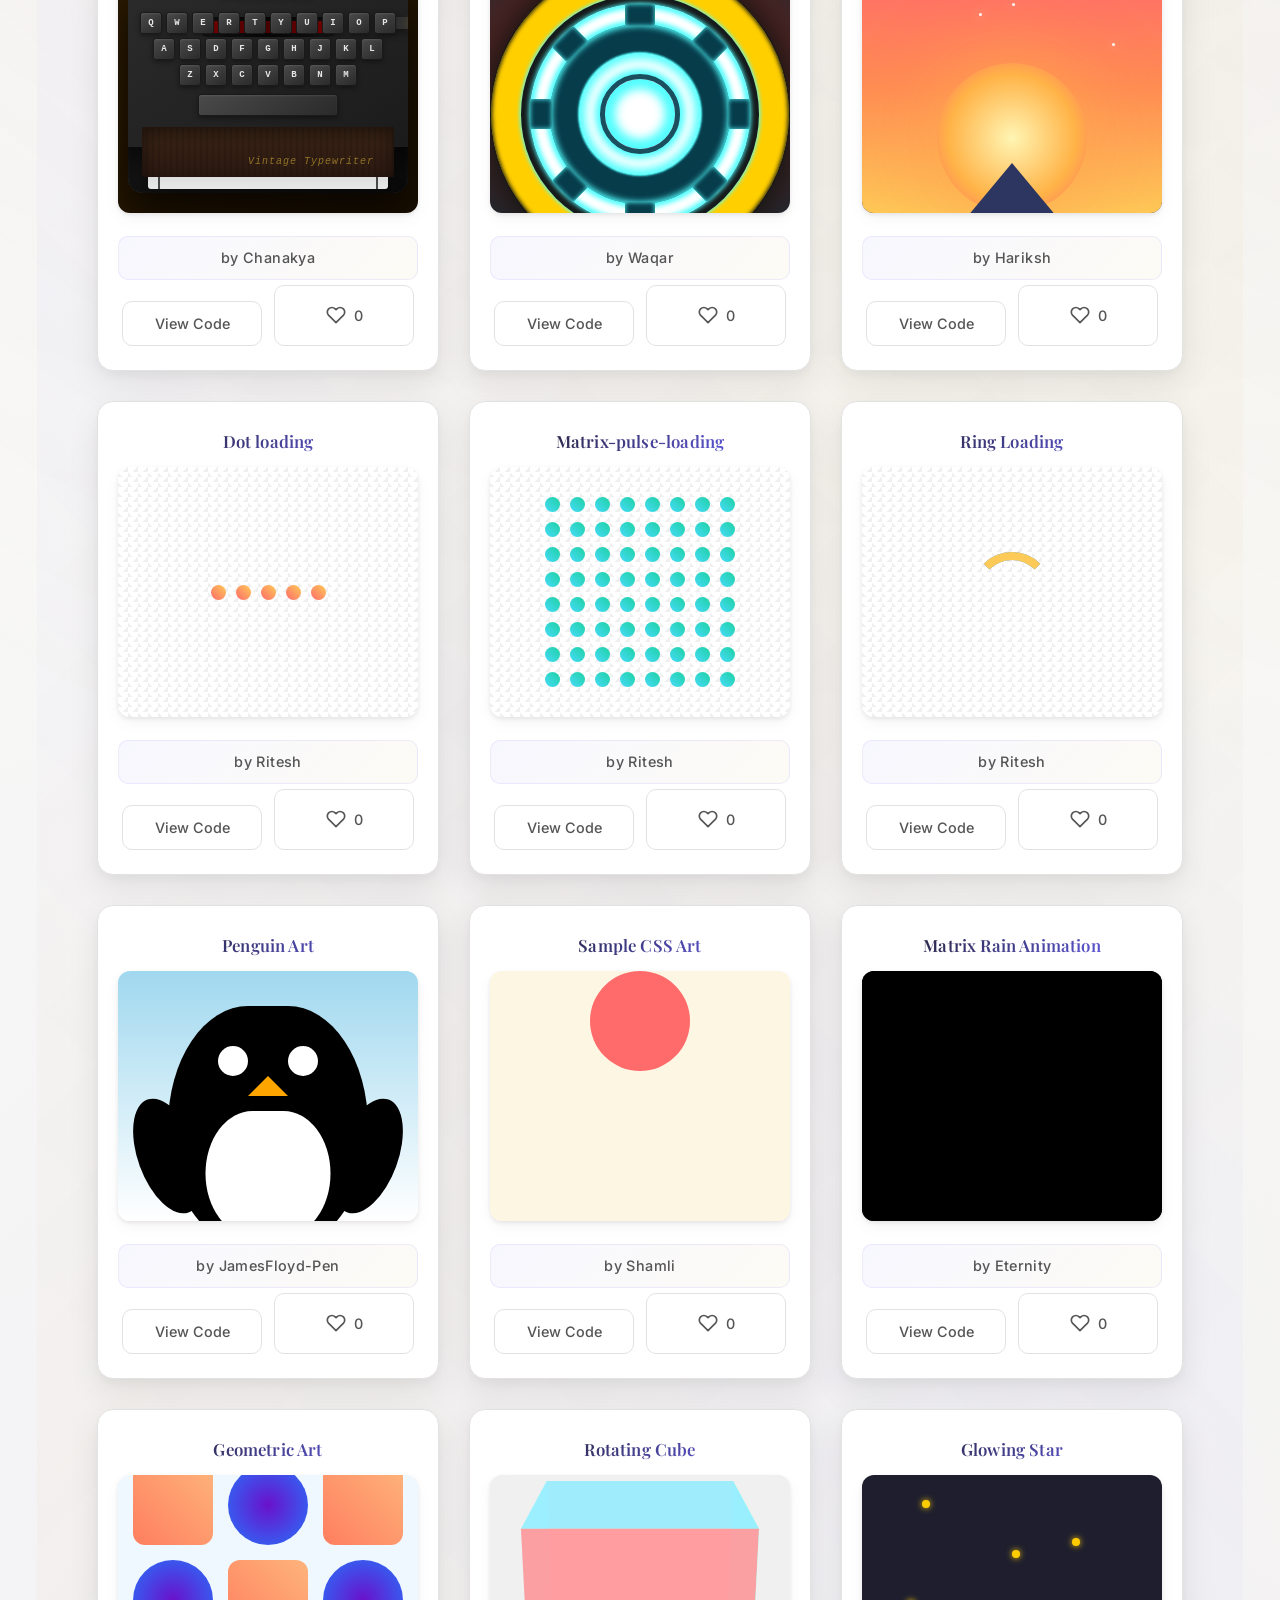
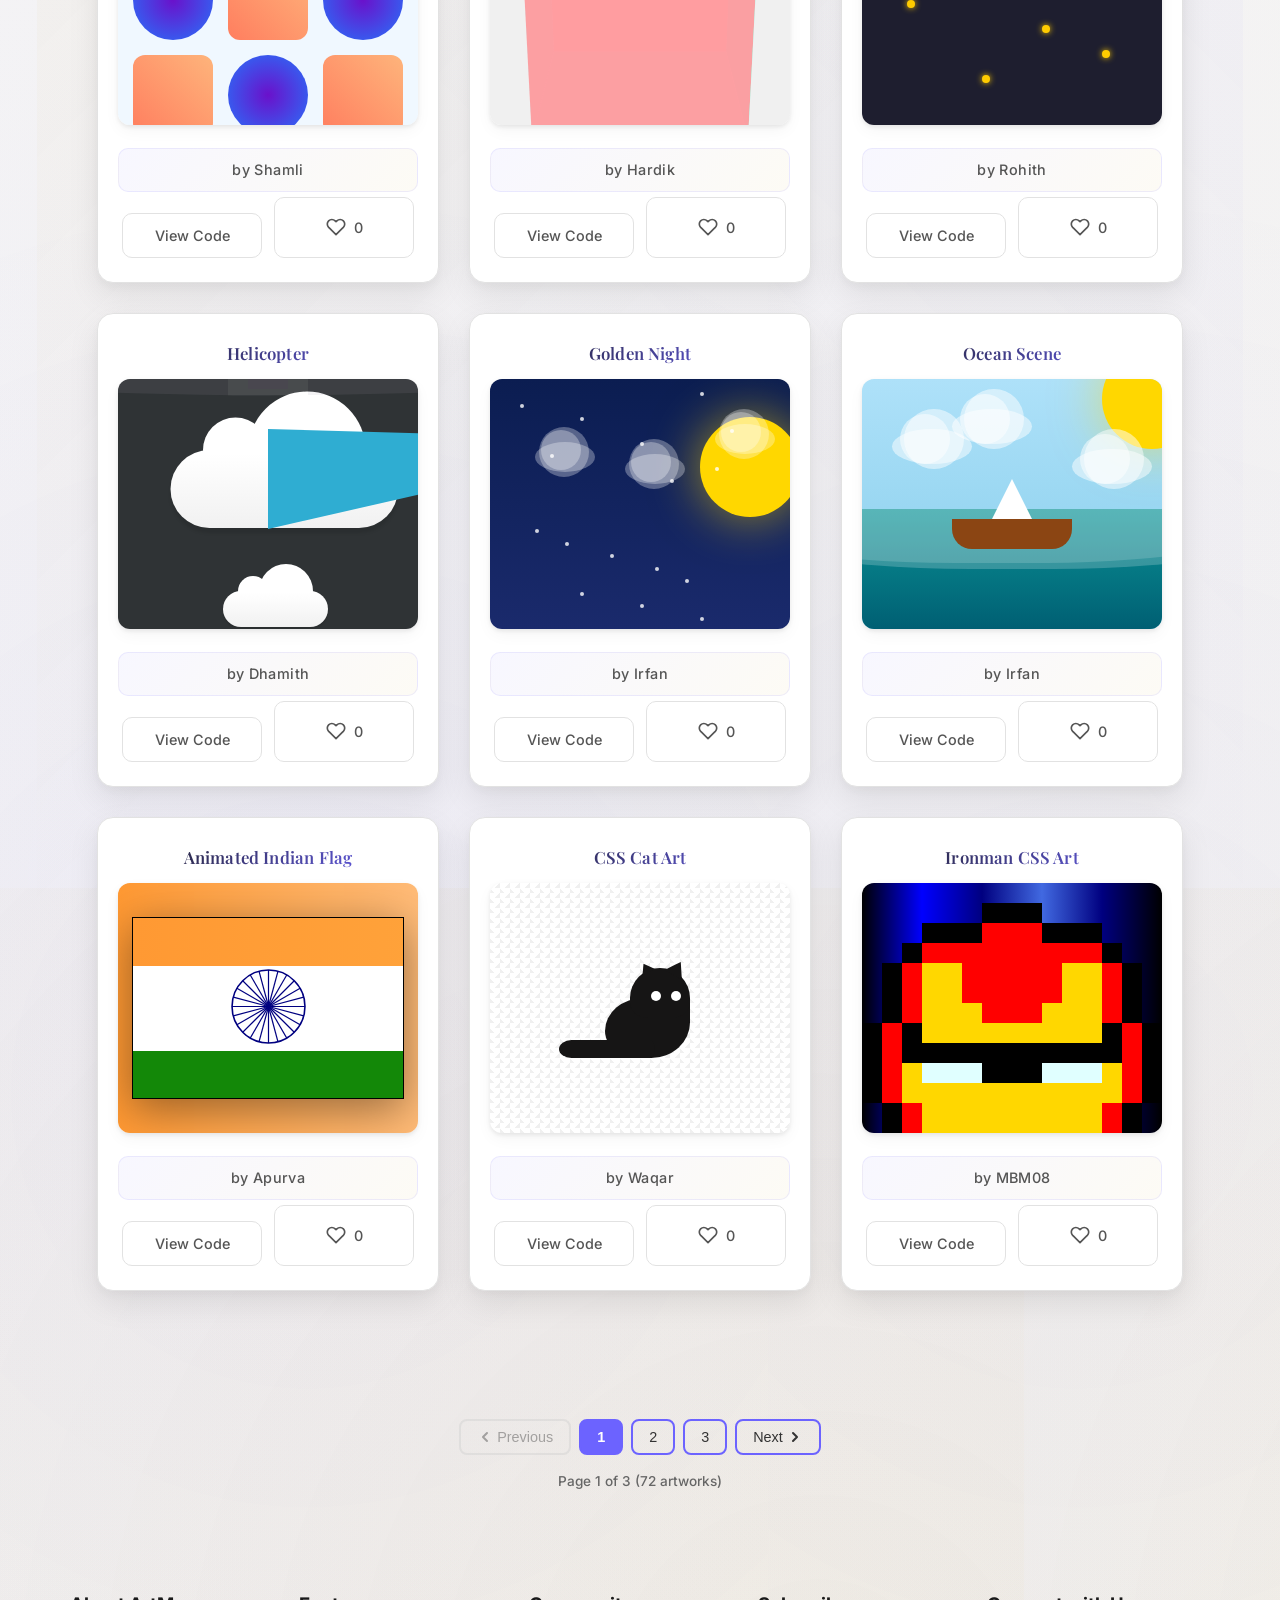
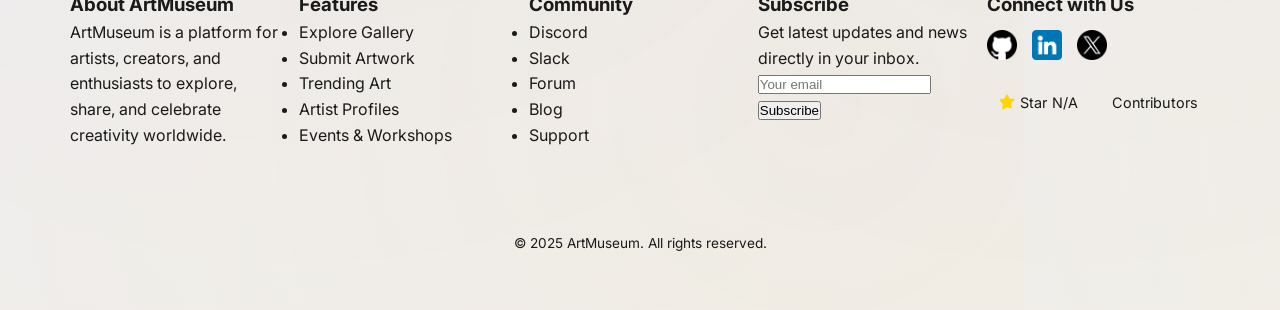
==== commit 7225d74e: "Update index.html (#193)" ====
--- a/index.html
+++ b/index.html
@@ -114,7 +114,7 @@
     <div class="footer-section">
       <h3>Connect with Us</h3>
       <div class="footer-social">
-        <a href="https://github.com/Shamli-Singh-Yadav" title="GitHub"><img src="./assets/github-logo.png" alt="GitHub Logo" class="footer-social-logo"></a>
+        <a href="https://github.com/pixel-museum/css-art-museum" title="GitHub"><img src="./assets/github-logo.png" alt="GitHub Logo" class="footer-social-logo"></a>
         <a href="#" title="LinkedIn"><img src="./assets/linkedin-logo.png" alt="Linkedin logo" class="footer-social-logo"></a>
         <a href="#" title="Twitter"><img src="./assets/twitter.png" alt="Twitter logo" class="footer-social-logo"></a>
       </div>
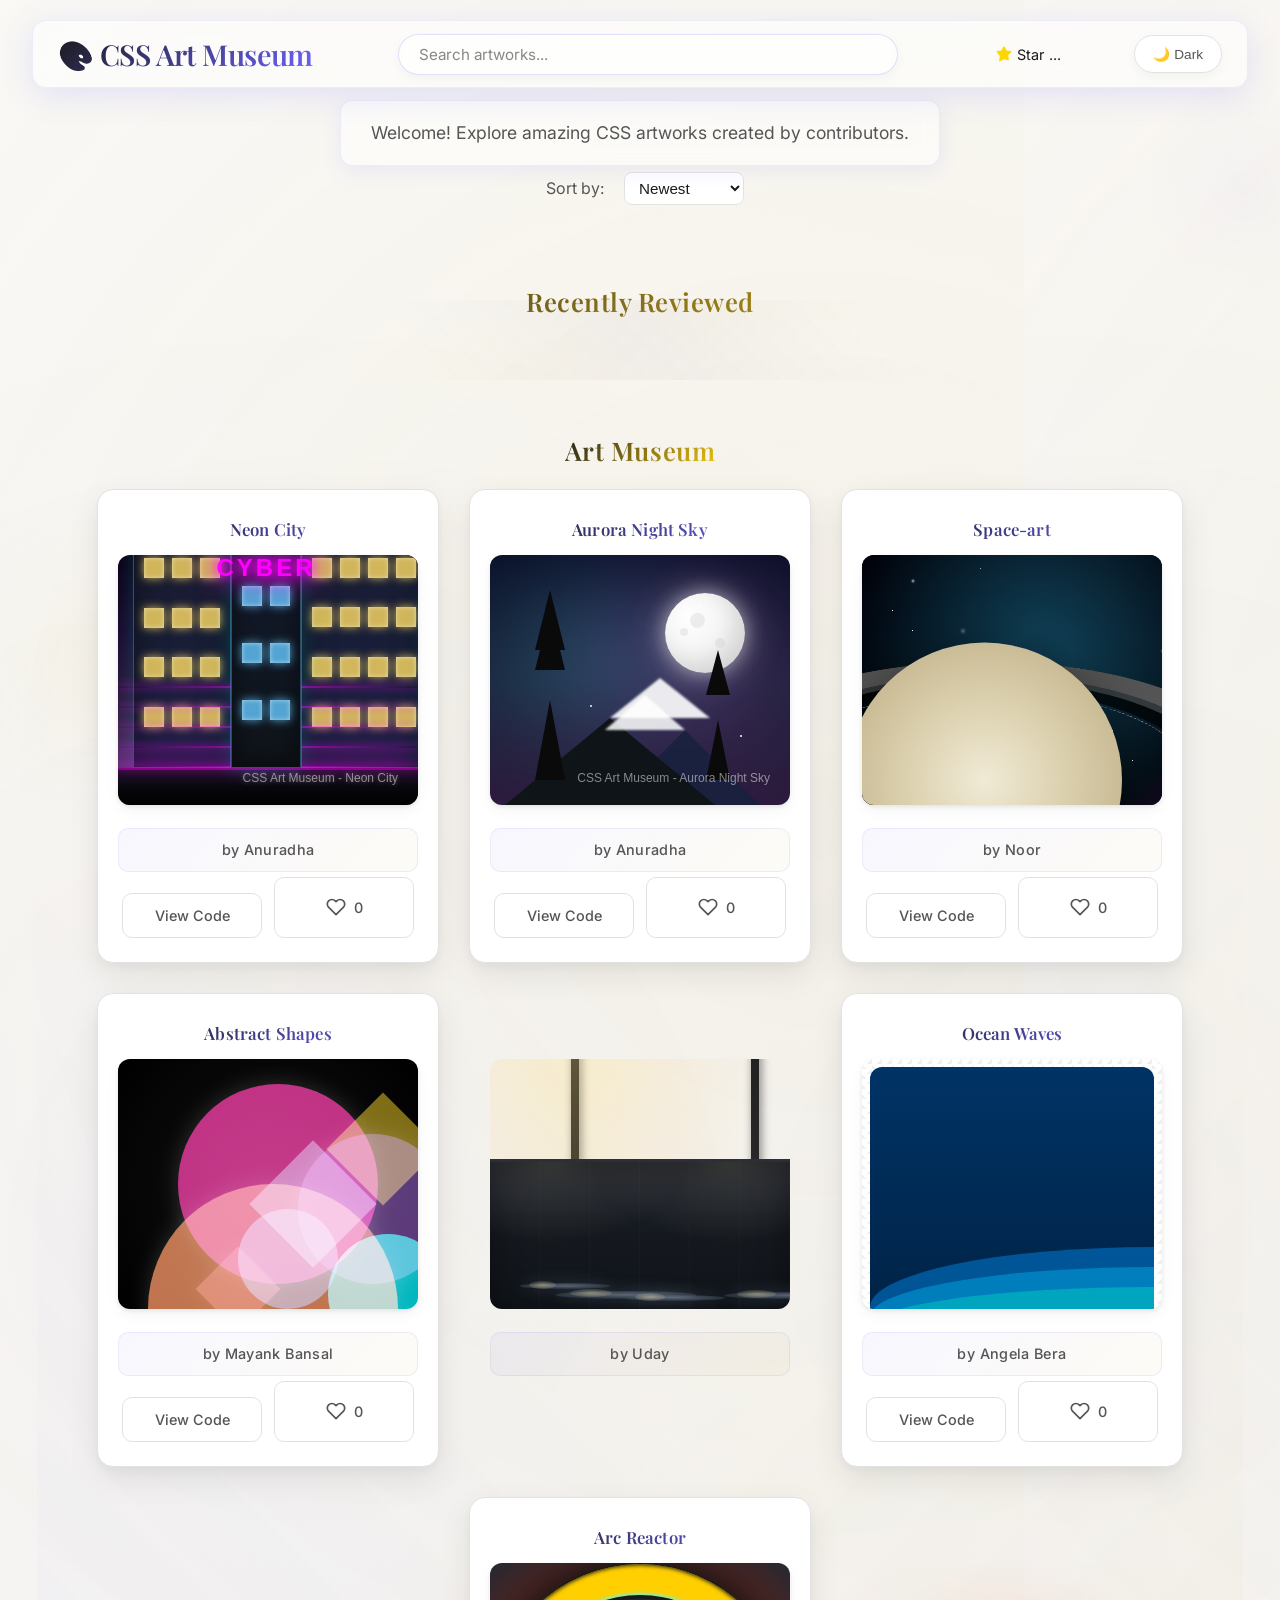
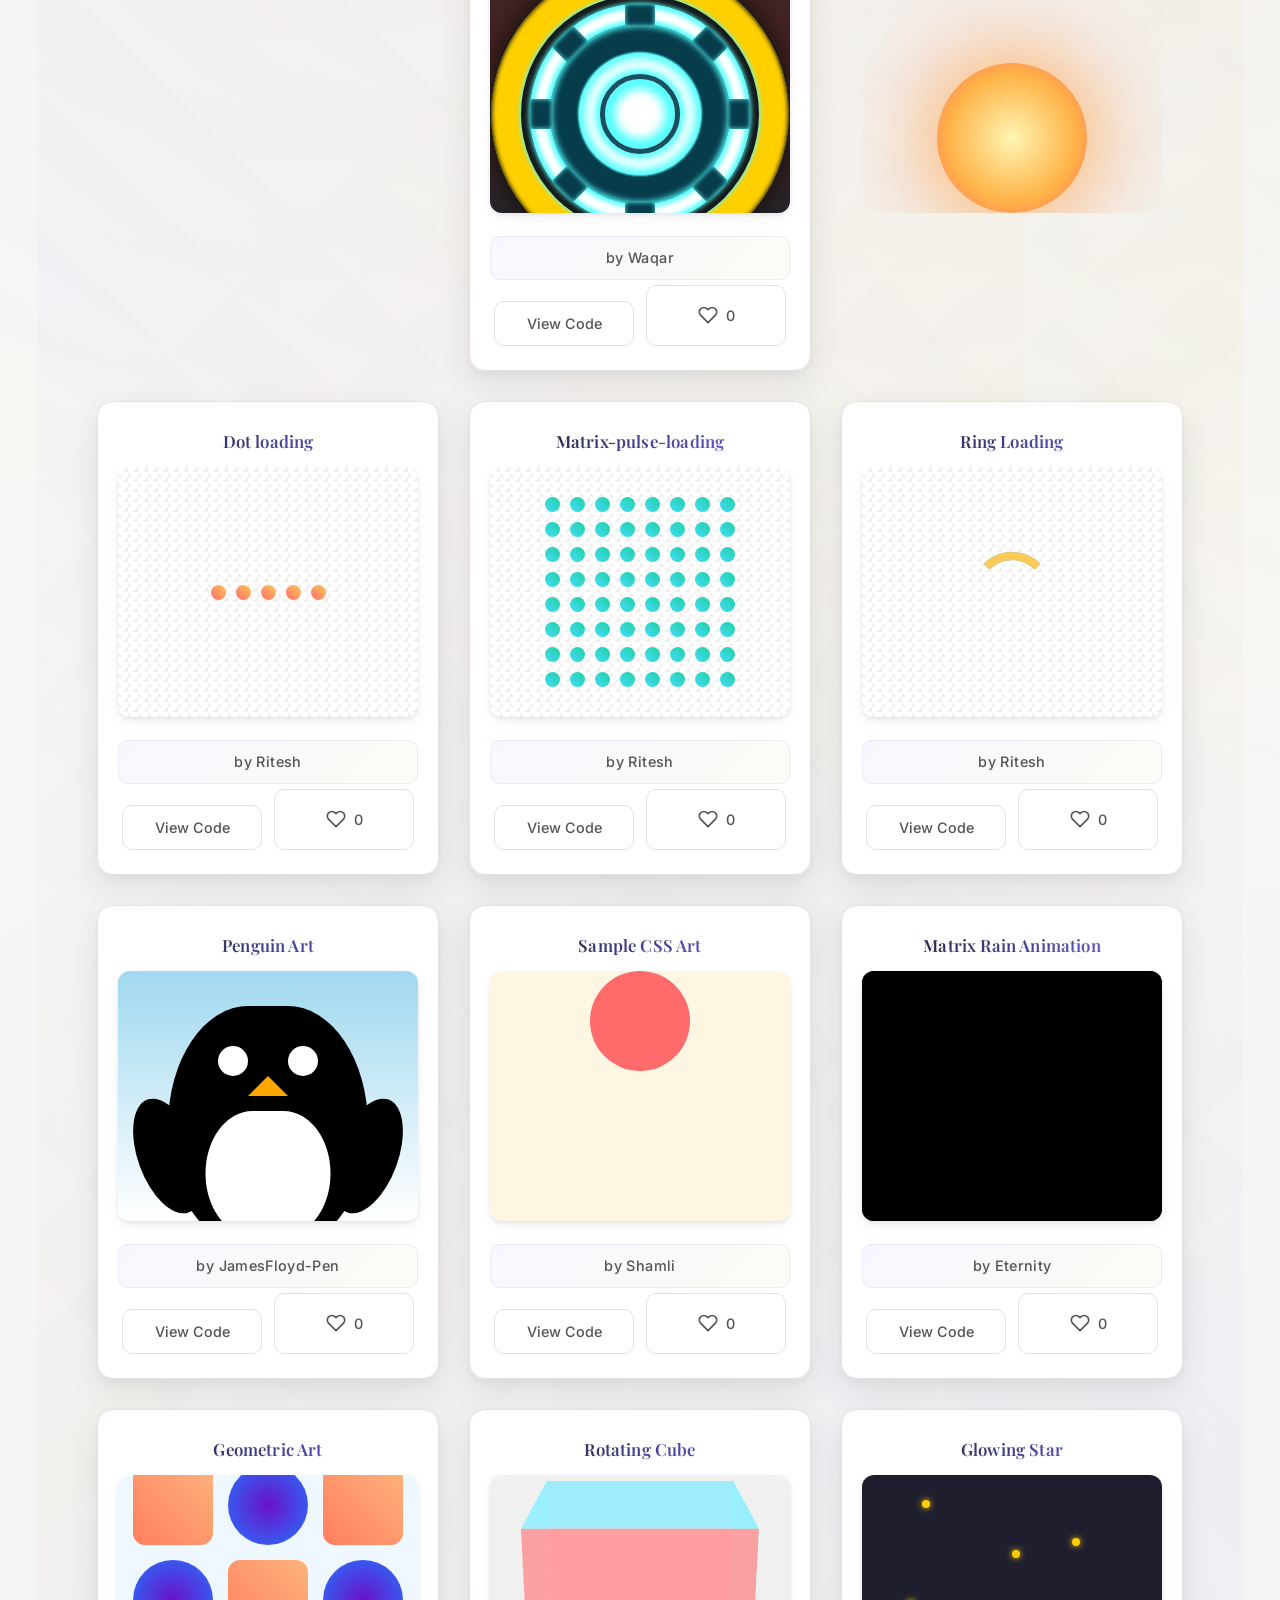
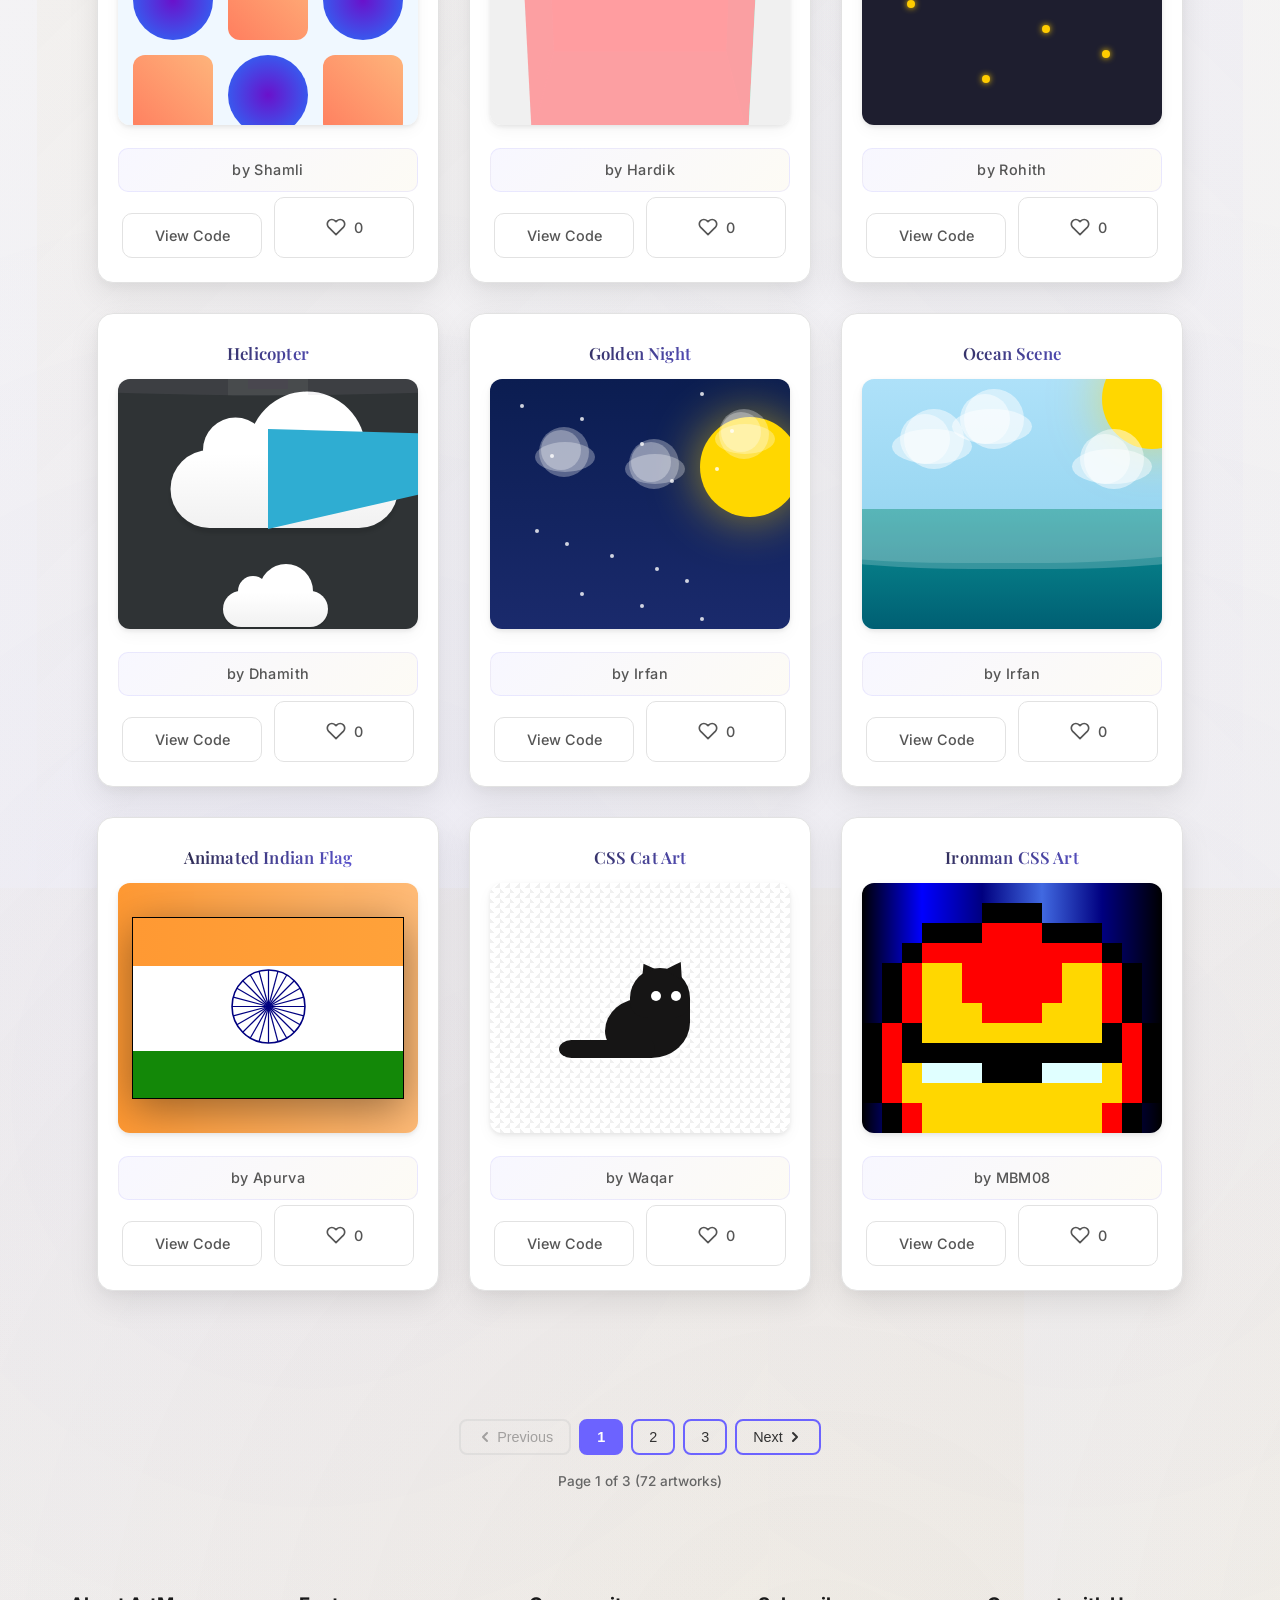
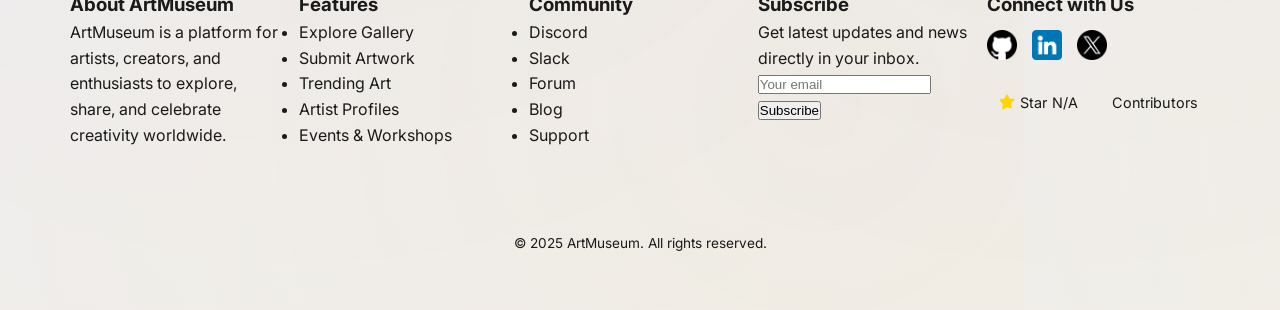
==== commit 757a1977: "Update index.html (#194)" ====
--- a/index.html
+++ b/index.html
@@ -24,7 +24,7 @@
         <h1 class="logo">🎨 CSS Art Museum</h1>
         <input type="text" id="search-bar" placeholder="Search artworks..." />
         <a
-          href="https://github.com/Shamli-Singh-Yadav/css-art-museum"
+          href="https://github.com/pixel-museum/css-art-museum"
           target="_blank"
           rel="noopener noreferrer"
           class="footer-button star-button"
@@ -121,7 +121,7 @@
 
       <!-- Contributors & Stars -->
       <div class="footer-extra-buttons">
-        <a href="https://github.com/Shamli-Singh-Yadav/css-art-museum" target="_blank" class="footer-button star-button">
+        <a href="https://github.com/pixel-museum/css-art-museum" target="_blank" class="footer-button star-button">
           <svg class="star-icon" viewBox="0 0 16 16" width="16" height="16">
             <path fill-rule="evenodd" d="M8 .25a.75.75 0 01.673.418l1.882 3.815 4.21.612a.75.75 0 01.416 1.279l-3.046 2.97.719 4.192a.75.75 0 01-1.088.791L8 13.347l-3.766 1.98a.75.75 0 01-1.088-.79l.72-4.192L.818 6.374a.75.75 0 01.416-1.28l4.21-.611L7.327.668A.75.75 0 018 .25z"></path>
           </svg>
